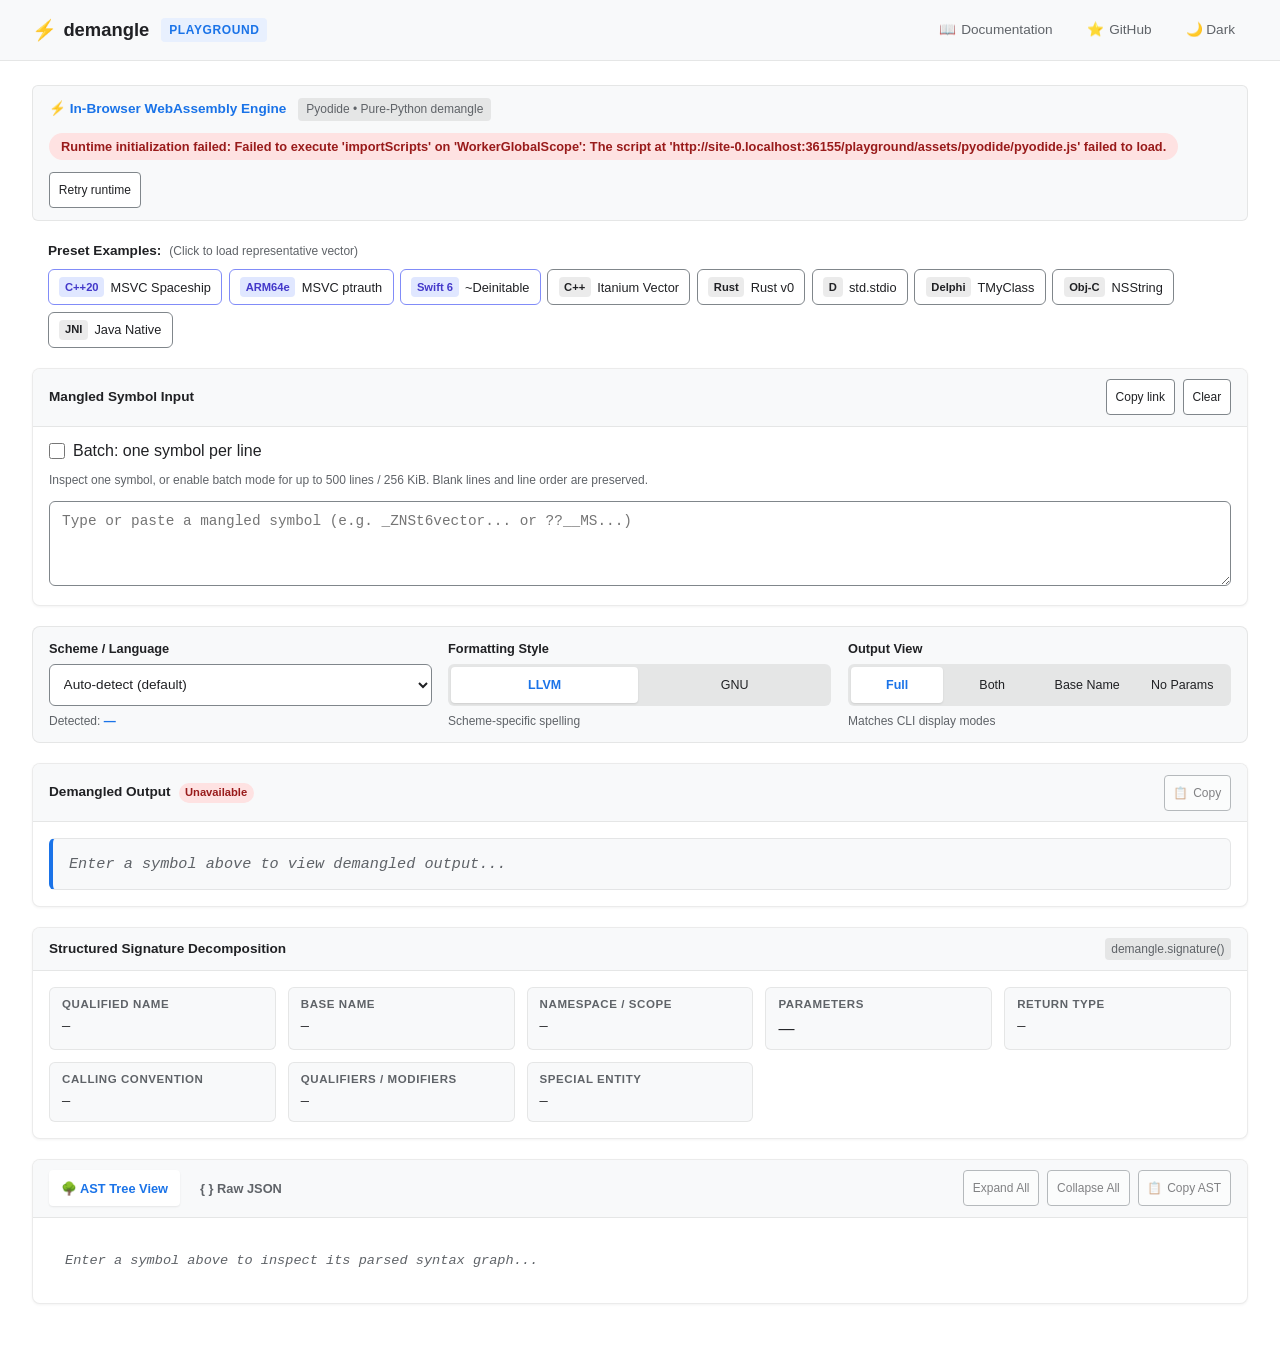
==== playground/index.html @ 7ea7ec23 "Drop comments that restate the code Section labels in the playground, comments repeating a nearby co" ====
<!doctype html>
<html lang="en">
  <head>
    <meta charset="UTF-8" />
    <meta name="viewport" content="width=device-width, initial-scale=1.0" />
    <title>demangle Playground — Interactive In-Browser Demangler</title>
    <meta name="description" content="Read and decompose mangled symbol names locally in your browser via Pyodide WebAssembly. Symbols stay in your browser." />
    <link rel="icon" href="data:image/svg+xml,<svg xmlns=%22http://www.w3.org/2000/svg%22 viewBox=%220 0 100 100%22><text y=%22.9em%22 font-size=%2290%22>⚡</text></svg>" />
    <link rel="stylesheet" href="style.css" />
  </head>
  <body>
    <header class="playground-standalone-nav">
      <div class="playground-nav-inner playground-shell">
        <div class="nav-brand-group">
          <a href="../" class="nav-brand" title="demangle Home">
            <span class="brand-icon">⚡</span>
            <span class="brand-name">demangle</span>
          </a>
          <span class="nav-app-tag">Playground</span>
        </div>

        <div class="nav-links">
          <a href="../" class="nav-link" title="Open Documentation">
            <span>📖</span>
            <span>Documentation</span>
          </a>
          <a href="https://github.com/r0ny123/demangle" target="_blank" rel="noopener noreferrer" class="nav-link" title="GitHub Repository">
            <span>⭐</span>
            <span>GitHub</span>
          </a>
          <button type="button" id="btn-theme-toggle" class="nav-btn" title="Toggle Light / Dark theme" aria-label="Toggle theme">
            🌙 Dark
          </button>
        </div>
      </div>
    </header>

<main id="playground-app" class="playground-root playground-shell">
  <div class="playground-header">
    <div class="playground-header-info">
      <span class="playground-title-badge">⚡ In-Browser WebAssembly Engine</span>
      <span id="playground-engine-version" class="playground-engine-tag">Pyodide • Pure-Python demangle</span>
    </div>
    <div id="playground-status-badge" class="playground-status status-loading" role="status" aria-live="polite">
      <span class="status-spinner" aria-hidden="true"></span>
      <span id="playground-status-text">Loading Pyodide runtime...</span>
    </div>
    <button type="button" id="btn-retry-runtime" class="btn-action-small" hidden>Retry runtime</button>
    <p id="playground-feedback" class="action-feedback" role="status" aria-atomic="true"></p>
  </div>

  <div class="playground-presets-section">
    <div class="presets-label">
      <span>Preset Examples:</span>
      <span class="presets-hint">(Click to load representative vector)</span>
    </div>
    <div class="presets-grid" id="playground-presets-container">
      <button type="button" aria-pressed="false" class="preset-btn preset-bleeding" data-symbol="??__MS@@QEAA?AVstrong_ordering@std@@AEBU0@@Z" data-scheme="msvc" data-style="llvm" data-format="full" title="MSVC C++20 three-way comparison operator<=>">
        <span class="preset-badge">C++20</span> MSVC Spaceship
      </button>
      <button type="button" aria-pressed="false" class="preset-btn preset-bleeding" data-symbol="?foo@@YAXPEAPE__ptrauth20OK@AH@Z" data-scheme="msvc" data-style="llvm" data-format="full" title="MSVC ARM64e pointer authentication qualifiers">
        <span class="preset-badge">ARM64e</span> MSVC ptrauth
      </button>
      <button type="button" aria-pressed="false" class="preset-btn preset-bleeding" data-symbol="$sSRyxG15Synchronization19AtomicRepresentableABRi1_zrlMc" data-scheme="swift" data-style="llvm" data-format="full" title="Swift 6 inverted protocol descriptor ~Deinitable">
        <span class="preset-badge">Swift 6</span> ~Deinitable
      </button>
      <button type="button" aria-pressed="false" class="preset-btn" data-symbol="_ZNSt6vectorIiSaIiEE9push_backERKi" data-scheme="itanium" data-style="llvm" data-format="full" title="Itanium C++ std::vector::push_back">
        <span class="preset-badge">C++</span> Itanium Vector
      </button>
      <button type="button" aria-pressed="false" class="preset-btn" data-symbol="_RNvC6_123foo3bar" data-scheme="rust" data-style="llvm" data-format="full" title="Rust v0 mangling path">
        <span class="preset-badge">Rust</span> Rust v0
      </button>
      <button type="button" aria-pressed="false" class="preset-btn" data-symbol="_D3std5stdio12__ModuleInfoZ" data-scheme="d" data-style="llvm" data-format="full" title="D Language ModuleInfo">
        <span class="preset-badge">D</span> std.stdio
      </button>
      <button type="button" aria-pressed="false" class="preset-btn" data-symbol="@Unit@TMyClass@MyMethod$qqrv" data-scheme="delphi" data-style="llvm" data-format="full" title="Delphi / C++Builder method">
        <span class="preset-badge">Delphi</span> TMyClass
      </button>
      <button type="button" aria-pressed="false" class="preset-btn" data-symbol="+[NSString stringWithFormat:]" data-scheme="objc" data-style="llvm" data-format="full" title="Objective-C class method">
        <span class="preset-badge">Obj-C</span> NSString
      </button>
      <button type="button" aria-pressed="false" class="preset-btn" data-symbol="Java_com_example_Native_compute" data-scheme="jni" data-style="llvm" data-format="full" title="Java Native Interface method">
        <span class="preset-badge">JNI</span> Java Native
      </button>
    </div>
  </div>

  <div class="playground-card playground-input-card">
    <div class="card-header">
      <label for="playground-input-symbol" class="card-title">Mangled Symbol Input</label>
      <div class="card-actions">
        <button type="button" id="btn-share" class="btn-copy" data-label="Copy link" title="Copy a link containing this symbol and selected settings"><span class="copy-label">Copy link</span></button>
        <button type="button" id="btn-clear-input" class="btn-action-small" title="Clear input">Clear</button>
      </div>
    </div>
    <div class="input-wrapper">
      <label class="batch-toggle"><input type="checkbox" id="playground-batch-mode"> Batch: one symbol per line</label>
      <p id="input-help" class="control-subtext">Inspect one symbol, or enable batch mode for up to 500 lines / 256 KiB. Blank lines and line order are preserved.</p>
      <textarea id="playground-input-symbol" class="playground-textarea" rows="3" spellcheck="false" aria-describedby="input-help" aria-keyshortcuts="Control+k Meta+k Control+Enter Meta+Enter Escape" placeholder="Type or paste a mangled symbol (e.g. _ZNSt6vector... or ??__MS...)"></textarea>
    </div>
  </div>

  <div class="playground-controls-grid">
    <div class="control-group">
      <label for="playground-select-scheme" class="control-label">Scheme / Language</label>
      <div class="select-wrapper">
        <select id="playground-select-scheme" class="playground-select">
          <option value="auto" selected>Auto-detect (default)</option>
          <option value="ada">Ada / GNAT (ada)</option>
          <option value="codewarrior">CodeWarrior C++ (codewarrior)</option>
          <option value="d">D (d)</option>
          <option value="delphi">Delphi / C++Builder (delphi)</option>
          <option value="gnuv2">GNU v2 C++ (gnuv2)</option>
          <option value="go">Go (go)</option>
          <option value="itanium">Itanium C++ (itanium)</option>
          <option value="jni">Java Native Interface (jni)</option>
          <option value="msvc">MSVC C++ (msvc)</option>
          <option value="nim">Nim (nim)</option>
          <option value="objc">Objective-C (objc)</option>
          <option value="pascal">Free Pascal (pascal)</option>
          <option value="rust">Rust (rust)</option>
          <option value="swift">Swift (swift)</option>
        </select>
      </div>
      <div class="control-subtext">
        <span>Detected: </span>
        <span id="detected-scheme-tag" class="detected-tag">—</span>
      </div>
    </div>

    <div class="control-group">
      <span class="control-label">Formatting Style</span>
      <div class="segmented-control" id="control-group-style" role="radiogroup" aria-label="Formatting style">
        <label class="segmented-option">
          <input type="radio" name="pg-style" value="llvm" checked>
          <span>LLVM</span>
        </label>
        <label class="segmented-option">
          <input type="radio" name="pg-style" value="gnu">
          <span>GNU</span>
        </label>
      </div>
      <div class="control-subtext">Scheme-specific spelling</div>
    </div>

    <div class="control-group">
      <span class="control-label">Output View</span>
      <div class="segmented-control" id="control-group-format" role="radiogroup" aria-label="Output view">
        <label class="segmented-option">
          <input type="radio" name="pg-format" value="full" checked>
          <span>Full</span>
        </label>
        <label class="segmented-option">
          <input type="radio" name="pg-format" value="both">
          <span>Both</span>
        </label>
        <label class="segmented-option">
          <input type="radio" name="pg-format" value="base-name">
          <span>Base Name</span>
        </label>
        <label class="segmented-option">
          <input type="radio" name="pg-format" value="no-params">
          <span>No Params</span>
        </label>
      </div>
      <div class="control-subtext">Matches CLI display modes</div>
    </div>
  </div>

  <div class="playground-card playground-output-card">
    <div class="card-header">
      <div class="card-title-group">
        <span class="card-title">Demangled Output</span>
        <span id="output-status-indicator" class="output-status-pill pill-idle" role="status" aria-atomic="true">Idle</span>
      </div>
      <div class="card-actions">
        <button type="button" id="btn-download-output" class="btn-action-small" disabled hidden>Download .txt</button>
        <button type="button" id="btn-copy-output" class="btn-copy" data-label="Copy" disabled title="Copy demangled output">
          <span class="copy-icon">📋</span> <span class="copy-label">Copy</span>
        </button>
      </div>
    </div>
    <div class="output-container">
      <div id="output-error-banner" class="playground-error-banner" style="display: none;" role="alert">
        <span class="error-icon">⚠️</span>
        <span id="output-error-message" class="error-message"></span>
      </div>
      <div id="output-display" class="output-code-display" tabindex="0">
        <span class="output-placeholder">Enter a symbol above to view demangled output...</span>
      </div>
      <div id="batch-results" hidden></div>
    </div>
  </div>

  <div class="playground-card playground-sig-card" id="playground-signature-panel">
    <div class="card-header">
      <span class="card-title">Structured Signature Decomposition</span>
      <span class="card-badge">demangle.signature()</span>
    </div>
    <div class="sig-grid">
      <div class="sig-cell">
        <span class="sig-label">Qualified Name</span>
        <code id="sig-qualified" class="sig-val">—</code>
      </div>
      <div class="sig-cell">
        <span class="sig-label">Base Name</span>
        <code id="sig-base" class="sig-val">—</code>
      </div>
      <div class="sig-cell">
        <span class="sig-label">Namespace / Scope</span>
        <code id="sig-namespace" class="sig-val">—</code>
      </div>
      <div class="sig-cell">
        <span class="sig-label">Parameters</span>
        <div id="sig-params" class="sig-val-params">—</div>
      </div>
      <div class="sig-cell">
        <span class="sig-label">Return Type</span>
        <code id="sig-return" class="sig-val">—</code>
      </div>
      <div class="sig-cell">
        <span class="sig-label">Calling Convention</span>
        <code id="sig-calling-conv" class="sig-val">—</code>
      </div>
      <div class="sig-cell">
        <span class="sig-label">Qualifiers / Modifiers</span>
        <code id="sig-qualifiers" class="sig-val">—</code>
      </div>
      <div class="sig-cell">
        <span class="sig-label">Special Entity</span>
        <code id="sig-special" class="sig-val">—</code>
      </div>
    </div>
  </div>

  <div class="playground-card playground-ast-card" id="playground-ast-section">
    <div class="card-header">
      <div class="ast-tab-bar" role="tablist" aria-label="AST view">
        <button type="button" id="tab-btn-tree" class="tab-btn active" role="tab" aria-selected="true" aria-controls="ast-tree-panel">
          🌳 AST Tree View
        </button>
        <button type="button" id="tab-btn-json" class="tab-btn" role="tab" tabindex="-1" aria-selected="false" aria-controls="ast-json-panel">
          { } Raw JSON
        </button>
      </div>
      <div class="ast-actions">
        <button type="button" id="btn-ast-expand" class="btn-action-small" disabled title="Expand all nodes">Expand All</button>
        <button type="button" id="btn-ast-collapse" class="btn-action-small" disabled title="Collapse all nodes">Collapse All</button>
        <button type="button" id="btn-copy-ast" class="btn-copy" data-label="Copy AST" disabled title="Copy complete AST JSON">
          <span class="copy-icon">📋</span> <span class="copy-label">Copy AST</span>
        </button>
      </div>
    </div>

    <div id="ast-tree-panel" class="ast-panel active" role="tabpanel" aria-labelledby="tab-btn-tree" tabindex="0">
      <p id="ast-render-notice" class="ast-render-notice" role="status" hidden></p>
      <div id="ast-tree-container" class="ast-tree-root">
        <div class="ast-placeholder">Enter a symbol above to inspect its parsed syntax graph...</div>
      </div>
    </div>

    <div id="ast-json-panel" class="ast-panel" role="tabpanel" aria-labelledby="tab-btn-json" tabindex="0" hidden>
      <pre class="ast-json-pre"><code id="ast-json-content" class="language-json">{}</code></pre>
    </div>
  </div>
</main>

    <script src="playground.js"></script>
  </body>
</html>
---- playground/style.css ----
/* ==========================================================================
   demangle In-Browser Standalone Playground Stylesheet
   Material Design Light & Slate Dark Palettes
   ========================================================================== */

:root {
  --md-default-fg-color: #202124;
  --md-default-bg-color: #ffffff;
  --md-code-bg-color: #f8f9fa;
  --md-code-fg-color: #202124;
  --md-primary-fg-color: #1a73e8;
  --md-primary-fg-color--light: #e8f0fe;
  --md-default-fg-color--light: #5f6368;
  --md-default-fg-color--lighter: #80868b;
  --md-default-fg-color--lightest: rgba(0, 0, 0, 0.08);
  --md-text-font-family: -apple-system, BlinkMacSystemFont, "Segoe UI", Roboto, "Helvetica Neue", Arial, sans-serif;
  --md-code-font-family: ui-monospace, SFMono-Regular, "SF Mono", Menlo, Consolas, "Liberation Mono", monospace;
  --pg-page-gutter: clamp(1rem, 3vw, 2rem);
  --pg-content-width: 90rem;
  --pg-panel-padding: 1rem;
  --pg-section-gap: 1.25rem;
  --pg-control-height: 2.25rem;
}

[data-theme="dark"] {
  --md-default-fg-color: #e8eaed;
  --md-default-bg-color: #1a1b1e;
  --md-code-bg-color: #24262b;
  --md-code-fg-color: #e8eaed;
  --md-primary-fg-color: #8ab4f8;
  --md-primary-fg-color--light: rgba(138, 180, 248, 0.15);
  --md-default-fg-color--light: #9aa0a6;
  --md-default-fg-color--lighter: #bdc1c6;
  --md-default-fg-color--lightest: rgba(255, 255, 255, 0.12);
}

@media (prefers-color-scheme: dark) {
  :root:not([data-theme="light"]) {
    --md-default-fg-color: #e8eaed;
    --md-default-bg-color: #1a1b1e;
    --md-code-bg-color: #24262b;
    --md-code-fg-color: #e8eaed;
    --md-primary-fg-color: #8ab4f8;
    --md-primary-fg-color--light: rgba(138, 180, 248, 0.15);
    --md-default-fg-color--light: #9aa0a6;
    --md-default-fg-color--lighter: #bdc1c6;
    --md-default-fg-color--lightest: rgba(255, 255, 255, 0.12);
  }
}

*, *::before, *::after {
  box-sizing: border-box;
}

html, body {
  margin: 0;
  padding: 0;
  min-height: 100vh;
  background-color: var(--md-default-bg-color);
  color: var(--md-default-fg-color);
  font-family: var(--md-text-font-family);
  line-height: 1.5;
}

button, input, select, textarea {
  font: inherit;
}

/* Navigation and content share one centered shell at every viewport size. */
.playground-shell {
  width: min(calc(100% - 2 * var(--pg-page-gutter)), var(--pg-content-width));
  margin-inline: auto;
  min-width: 0;
}

.playground-nav-inner {
  display: flex;
  justify-content: space-between;
  align-items: center;
  flex-wrap: wrap;
  gap: 0.75rem;
}

.playground-standalone-nav {
  padding-block: 0.75rem;
  background-color: var(--md-code-bg-color);
  border-bottom: 1px solid var(--md-default-fg-color--lightest);
}

.nav-brand-group {
  display: flex;
  align-items: center;
  gap: 0.75rem;
  flex-wrap: wrap;
  min-width: 0;
}

.nav-brand {
  display: flex;
  align-items: center;
  gap: 0.4rem;
  text-decoration: none;
  color: var(--md-default-fg-color);
  font-weight: 700;
  font-size: 1.15rem;
}

.nav-brand .brand-icon {
  font-size: 1.25rem;
}

.nav-app-tag {
  font-size: 0.75rem;
  font-weight: 600;
  text-transform: uppercase;
  letter-spacing: 0.05em;
  padding: 0.2rem 0.5rem;
  border-radius: 4px;
  background-color: var(--md-primary-fg-color--light);
  color: var(--md-primary-fg-color);
}

.nav-links {
  display: flex;
  align-items: center;
  gap: 0.5rem;
  flex-wrap: wrap;
}

.nav-link, .nav-btn {
  display: inline-flex;
  align-items: center;
  min-height: var(--pg-control-height);
  gap: 0.35rem;
  font-size: 0.85rem;
  font-weight: 500;
  padding: 0.4rem 0.75rem;
  border-radius: 6px;
  text-decoration: none;
  color: var(--md-default-fg-color--light);
  background: transparent;
  border: 1px solid transparent;
  cursor: pointer;
  transition: all 0.15s ease;
}

.nav-link:hover, .nav-btn:hover {
  color: var(--md-default-fg-color);
  background-color: var(--md-default-fg-color--lightest);
}

.nav-link:focus-visible, .nav-btn:focus-visible {
  outline: 2px solid var(--md-primary-fg-color);
  outline-offset: 1px;
}

@media (max-width: 480px) {
  .playground-standalone-nav {
    padding-block: 0.5rem;
  }
  .nav-brand {
    font-size: 1rem;
  }
  .nav-link, .nav-btn {
    padding: 0.3rem 0.5rem;
    font-size: 0.8rem;
  }
}


/* ==========================================================================
   demangle In-Browser Playground Stylesheet
   Material for MkDocs Light & Slate Dark Theme Integration
   ========================================================================== */

.playground-root {
  display: flex;
  flex-direction: column;
  gap: var(--pg-section-gap);
  margin-block: 1.5rem 3rem;
  font-family: var(--md-text-font-family, inherit);
  color: var(--md-default-fg-color);
}

.playground-header {
  display: flex;
  justify-content: space-between;
  align-items: center;
  flex-wrap: wrap;
  gap: 0.75rem;
  padding: 0.75rem var(--pg-panel-padding);
  background-color: var(--md-code-bg-color);
  border: 1px solid var(--md-default-fg-color--lightest, rgba(0, 0, 0, 0.08));
  border-radius: 6px;
}

.playground-header-info {
  display: flex;
  align-items: center;
  gap: 0.75rem;
  flex-wrap: wrap;
}

.playground-title-badge {
  font-weight: 700;
  font-size: 0.85rem;
  color: var(--md-primary-fg-color);
}

.playground-engine-tag {
  font-size: 0.75rem;
  padding: 0.15rem 0.5rem;
  border-radius: 4px;
  background-color: var(--md-default-fg-color--lightest, rgba(0, 0, 0, 0.05));
  color: var(--md-default-fg-color--light);
}

.playground-status {
  display: inline-flex;
  align-items: center;
  gap: 0.5rem;
  font-size: 0.8rem;
  font-weight: 600;
  padding: 0.25rem 0.75rem;
  border-radius: 20px;
  transition: all 0.2s ease;
}

.status-loading {
  background-color: #fef3c7;
  color: #92400e;
}

[data-md-color-scheme="slate"] .status-loading {
  background-color: #78350f;
  color: #fef3c7;
}

.status-ready {
  background-color: #d1fae5;
  color: #065f46;
}

[data-md-color-scheme="slate"] .status-ready {
  background-color: #064e3b;
  color: #a7f3d0;
}

.status-busy {
  background-color: #dbeafe;
  color: #1e40af;
}

[data-md-color-scheme="slate"] .status-busy {
  background-color: #1e3a8a;
  color: #bfdbfe;
}

.status-error {
  background-color: #fee2e2;
  color: #991b1b;
}

[data-md-color-scheme="slate"] .status-error {
  background-color: #7f1d1d;
  color: #fecaca;
}

.status-spinner {
  width: 0.75rem;
  height: 0.75rem;
  border: 2px solid currentColor;
  border-right-color: transparent;
  border-radius: 50%;
  animation: pg-spin 0.8s linear infinite;
}

@keyframes pg-spin {
  to { transform: rotate(360deg); }
}

.playground-presets-section {
  display: flex;
  flex-direction: column;
  gap: 0.5rem;
  padding-inline: var(--pg-panel-padding);
}

.presets-label {
  display: flex;
  align-items: center;
  gap: 0.5rem;
  font-size: 0.85rem;
  font-weight: 600;
}

.presets-hint {
  font-size: 0.75rem;
  font-weight: 400;
  color: var(--md-default-fg-color--light);
}

.presets-grid {
  display: flex;
  flex-wrap: wrap;
  gap: 0.4rem;
}

.preset-btn {
  min-height: var(--pg-control-height);
  display: inline-flex;
  align-items: center;
  gap: 0.4rem;
  padding: 0.35rem 0.65rem;
  font-size: 0.8rem;
  border: 1px solid var(--md-default-fg-color--lighter, #cbd5e1);
  background-color: var(--md-default-bg-color);
  color: var(--md-default-fg-color);
  border-radius: 6px;
  cursor: pointer;
  transition: all 0.15s ease;
}

.preset-btn:hover {
  border-color: var(--md-primary-fg-color);
  background-color: var(--md-code-bg-color);
}

.preset-btn.active {
  background-color: var(--md-primary-fg-color);
  border-color: var(--md-primary-fg-color);
  color: #ffffff;
}

.preset-badge {
  font-size: 0.7rem;
  font-weight: 700;
  padding: 0.1rem 0.35rem;
  border-radius: 4px;
  background-color: var(--md-default-fg-color--lightest, rgba(0, 0, 0, 0.08));
}

.preset-bleeding {
  border-color: #818cf8;
}

.preset-bleeding .preset-badge {
  background-color: #e0e7ff;
  color: #4338ca;
}

[data-md-color-scheme="slate"] .preset-bleeding .preset-badge {
  background-color: #312e81;
  color: #c7d2fe;
}

.playground-card {
  display: flex;
  flex-direction: column;
  background-color: var(--md-default-bg-color);
  border: 1px solid var(--md-default-fg-color--lightest, rgba(0, 0, 0, 0.12));
  border-radius: 8px;
  overflow: hidden;
  box-shadow: var(--md-shadow-z1, 0 1px 3px rgba(0, 0, 0, 0.05));
}

.card-header {
  display: flex;
  justify-content: space-between;
  align-items: center;
  padding: 0.65rem var(--pg-panel-padding);
  background-color: var(--md-code-bg-color);
  border-bottom: 1px solid var(--md-default-fg-color--lightest, rgba(0, 0, 0, 0.08));
}

.card-title {
  font-size: 0.85rem;
  font-weight: 700;
  margin: 0;
}

.card-title-group {
  display: flex;
  align-items: center;
  gap: 0.5rem;
}

.card-badge {
  font-size: 0.75rem;
  padding: 0.1rem 0.4rem;
  border-radius: 4px;
  background-color: var(--md-default-fg-color--lightest);
  color: var(--md-default-fg-color--light);
}

.input-wrapper {
  padding: 0.75rem var(--pg-panel-padding);
}

.playground-textarea {
  width: 100%;
  font-family: var(--md-code-font-family, monospace);
  font-size: 0.9rem;
  padding: 0.6rem 0.75rem;
  background-color: var(--md-default-bg-color);
  color: var(--md-default-fg-color);
  border: 1px solid var(--md-default-fg-color--lighter, #94a3b8);
  border-radius: 6px;
  box-sizing: border-box;
  resize: vertical;
}

.playground-textarea:focus {
  outline: none;
  border-color: var(--md-primary-fg-color);
  box-shadow: 0 0 0 2px rgba(63, 81, 181, 0.2);
}

.playground-controls-grid {
  display: grid;
  grid-template-columns: minmax(0, 1fr);
  gap: 1rem;
  padding: 0.75rem var(--pg-panel-padding);
  background-color: var(--md-code-bg-color);
  border: 1px solid var(--md-default-fg-color--lightest, rgba(0, 0, 0, 0.08));
  border-radius: 8px;
}

.control-group {
  display: flex;
  flex-direction: column;
  gap: 0.35rem;
  container-type: inline-size;
}

@media (min-width: 60rem) {
  .playground-controls-grid {
    grid-template-columns: repeat(3, minmax(0, 1fr));
  }
}

.control-label {
  font-size: 0.8rem;
  font-weight: 700;
}

.playground-select {
  min-height: calc(var(--pg-control-height) + 0.4rem);
  padding: 0.4rem 0.6rem;
  font-size: 0.85rem;
  background-color: var(--md-default-bg-color);
  color: var(--md-default-fg-color);
  border: 1px solid var(--md-default-fg-color--lighter, #94a3b8);
  border-radius: 6px;
}

.control-subtext {
  font-size: 0.75rem;
  color: var(--md-default-fg-color--light);
}

.detected-tag {
  font-weight: 700;
  color: var(--md-primary-fg-color);
}

.segmented-control {
  display: grid;
  grid-template-columns: repeat(2, minmax(0, 1fr));
  width: 100%;
  background-color: var(--md-default-fg-color--lightest, rgba(0, 0, 0, 0.06));
  padding: 0.2rem;
  border-radius: 6px;
  gap: 0.2rem;
}

.segmented-option {
  position: relative;
  cursor: pointer;
  min-width: 0;
  text-align: center;
}

.segmented-option input {
  position: absolute;
  opacity: 0;
  pointer-events: none;
}

.segmented-option span {
  display: flex;
  align-items: center;
  justify-content: center;
  min-height: var(--pg-control-height);
  font-size: 0.78rem;
  padding: 0.25rem 0.5rem;
  border-radius: 4px;
  transition: all 0.15s ease;
  user-select: none;
}

.segmented-option input:checked + span {
  background-color: var(--md-default-bg-color);
  font-weight: 700;
  box-shadow: 0 1px 2px rgba(0, 0, 0, 0.1);
  color: var(--md-primary-fg-color);
}

#control-group-format {
  grid-template-columns: repeat(2, minmax(0, 1fr));
}

@container (min-width: 20rem) {
  #control-group-format {
    grid-template-columns: repeat(4, minmax(0, 1fr));
  }
}

.output-container {
  padding: var(--pg-panel-padding);
}

.output-code-display {
  font-family: var(--md-code-font-family, monospace);
  font-size: 0.95rem;
  line-height: 1.5;
  padding: 0.85rem 1rem;
  background-color: var(--md-code-bg-color);
  border: 1px solid var(--md-default-fg-color--lightest, rgba(0, 0, 0, 0.08));
  border-left: 4px solid var(--md-primary-fg-color);
  border-radius: 6px;
  overflow-x: auto;
  word-break: break-all;
  white-space: pre-wrap;
  user-select: text;
}

.output-placeholder {
  color: var(--md-default-fg-color--light);
  font-style: italic;
}

.output-status-pill {
  font-size: 0.7rem;
  font-weight: 700;
  padding: 0.1rem 0.4rem;
  border-radius: 12px;
}

.pill-idle {
  background-color: #e2e8f0;
  color: #475569;
}

[data-md-color-scheme="slate"] .pill-idle {
  background-color: #334155;
  color: #94a3b8;
}

.pill-valid {
  background-color: #d1fae5;
  color: #065f46;
}

[data-md-color-scheme="slate"] .pill-valid {
  background-color: #064e3b;
  color: #a7f3d0;
}

.pill-invalid {
  background-color: #fee2e2;
  color: #991b1b;
}

[data-md-color-scheme="slate"] .pill-invalid {
  background-color: #7f1d1d;
  color: #fecaca;
}

.playground-error-banner {
  display: flex;
  align-items: center;
  gap: 0.5rem;
  padding: 0.5rem 0.75rem;
  margin-bottom: 0.75rem;
  background-color: #fef2f2;
  border: 1px solid #fecaca;
  color: #b91c1c;
  border-radius: 6px;
  font-size: 0.82rem;
}

[data-md-color-scheme="slate"] .playground-error-banner {
  background-color: #450a0a;
  border-color: #7f1d1d;
  color: #fca5a5;
}

.btn-action-small, .btn-copy {
  min-height: var(--pg-control-height);
  display: inline-flex;
  align-items: center;
  gap: 0.3rem;
  font-size: 0.75rem;
  padding: 0.25rem 0.55rem;
  border-radius: 4px;
  border: 1px solid var(--md-default-fg-color--lighter, #cbd5e1);
  background-color: var(--md-default-bg-color);
  color: var(--md-default-fg-color);
  cursor: pointer;
  transition: all 0.15s ease;
}

.btn-action-small:hover, .btn-copy:hover {
  background-color: var(--md-code-bg-color);
  border-color: var(--md-primary-fg-color);
}

.sig-grid {
  display: grid;
  grid-template-columns: repeat(auto-fit, minmax(min(100%, 14rem), 1fr));
  gap: 0.75rem;
  padding: var(--pg-panel-padding);
}

.sig-cell {
  display: flex;
  flex-direction: column;
  gap: 0.25rem;
  padding: 0.5rem 0.75rem;
  background-color: var(--md-code-bg-color);
  border-radius: 6px;
  border: 1px solid var(--md-default-fg-color--lightest, rgba(0, 0, 0, 0.05));
}

.sig-label {
  font-size: 0.72rem;
  font-weight: 700;
  text-transform: uppercase;
  letter-spacing: 0.05em;
  color: var(--md-default-fg-color--light);
}

.sig-val {
  font-family: var(--md-code-font-family, monospace);
  font-size: 0.85rem;
  word-break: break-all;
}

.sig-val-params {
  display: flex;
  flex-wrap: wrap;
  gap: 0.3rem;
}

.param-chip {
  font-family: var(--md-code-font-family, monospace);
  font-size: 0.78rem;
  padding: 0.1rem 0.4rem;
  background-color: var(--md-default-bg-color);
  border: 1px solid var(--md-default-fg-color--lightest);
  border-radius: 4px;
}

.param-empty {
  font-style: italic;
  color: var(--md-default-fg-color--light);
}

.ast-tab-bar {
  display: flex;
  gap: 0.35rem;
}

.tab-btn {
  min-height: var(--pg-control-height);
  font-size: 0.8rem;
  font-weight: 600;
  padding: 0.35rem 0.75rem;
  background-color: transparent;
  border: none;
  border-radius: 4px;
  color: var(--md-default-fg-color--light);
  cursor: pointer;
  transition: all 0.15s ease;
}

.tab-btn:hover {
  color: var(--md-default-fg-color);
}

.tab-btn.active {
  background-color: var(--md-default-bg-color);
  color: var(--md-primary-fg-color);
  box-shadow: 0 1px 2px rgba(0, 0, 0, 0.08);
}

.ast-actions {
  display: flex;
  align-items: center;
  gap: 0.4rem;
}

.ast-panel {
  padding: var(--pg-panel-padding);
  max-height: 520px;
  overflow-y: auto;
}

.ast-json-pre {
  margin: 0;
  padding: var(--pg-panel-padding);
  background-color: var(--md-code-bg-color);
  border-radius: 6px;
  font-family: var(--md-code-font-family, monospace);
  font-size: 0.82rem;
  line-height: 1.45;
  overflow-x: auto;
}

.ast-tree-root {
  font-family: var(--md-code-font-family, monospace);
  font-size: 0.85rem;
  line-height: 1.6;
}

.ast-branch {
  margin: 0.15rem 0;
}

.ast-summary {
  display: flex;
  align-items: center;
  gap: 0.4rem;
  cursor: pointer;
  padding: 0.2rem 0.4rem;
  border-radius: 4px;
  transition: background-color 0.1s ease;
  user-select: none;
}

.ast-summary:hover {
  background-color: var(--md-default-fg-color--lightest, rgba(0, 0, 0, 0.04));
}

.ast-role {
  color: var(--md-default-fg-color--light);
  font-size: 0.78rem;
  font-weight: 600;
}

.ast-list {
  list-style: none;
  padding-left: 1.25rem;
  margin: 0.2rem 0;
  border-left: 1px dashed var(--md-default-fg-color--lighter, #cbd5e1);
}

.ast-list-item {
  margin: 0.2rem 0;
}

.ast-leaf {
  display: flex;
  align-items: center;
  gap: 0.4rem;
  padding: 0.15rem 0.4rem;
  font-size: 0.82rem;
}

.ast-ref-badge {
  display: inline-flex;
  align-items: center;
  min-height: 1.5rem;
  gap: 0.25rem;
  font-size: 0.75rem;
  padding: 0.1rem 0.4rem;
  border-radius: 4px;
  background-color: #ede9fe;
  color: #6d28d9;
  cursor: pointer;
  border: 1px solid #c4b5fd;
  transition: all 0.15s ease;
}

.ast-ref-badge:hover {
  background-color: #ddd6fe;
  border-color: #8b5cf6;
}

[data-md-color-scheme="slate"] .ast-ref-badge {
  background-color: #2e1065;
  color: #c4b5fd;
  border-color: #5b21b6;
}

.ast-node-highlight {
  animation: pg-highlight 1.5s ease;
}

@keyframes pg-highlight {
  0% { background-color: rgba(99, 102, 241, 0.4); }
  100% { background-color: transparent; }
}

.ast-placeholder, .ast-placeholder-error {
  color: var(--md-default-fg-color--light);
  font-style: italic;
  padding: var(--pg-panel-padding);
}

.playground-root, .playground-root > *, .control-group, .select-wrapper,
.sig-cell, .card-title-group {
  min-width: 0;
}

.playground-select {
  width: 100%;
  max-width: 100%;
  min-width: 0;
}

.segmented-option span {
  overflow-wrap: anywhere;
}

.segmented-option input:focus-visible + span,
.playground-root button:focus-visible, .playground-root summary:focus-visible,
.playground-select:focus-visible {
  outline: 2px solid var(--md-primary-fg-color);
  outline-offset: 2px;
}

.card-header, .card-title-group, .ast-actions, .ast-tab-bar, .presets-label {
  flex-wrap: wrap;
  gap: 0.5rem;
}

.playground-header-info, .control-subtext, .card-title, .card-badge,
.param-chip, .playground-error-banner, .ast-leaf, .ast-summary {
  overflow-wrap: anywhere;
}

.ast-summary {
  display: list-item;
  list-style-position: inside;
}

.ast-leaf {
  display: block;
}

.ast-list {
  padding-left: 0.75rem;
}

.ast-load-more {
  margin: 0.3rem;
}

.playground-root button:disabled {
  cursor: default;
  opacity: 0.55;
}

.playground-root [hidden] {
  display: none !important;
}

.action-feedback {
  flex-basis: 100%;
  margin: 0;
  overflow-wrap: anywhere;
  color: var(--md-default-fg-color--light);
}

.action-feedback:empty {
  display: none;
}

.batch-toggle {
  display: flex;
  align-items: flex-start;
  gap: 0.5rem;
  margin-bottom: 0.5rem;
}

.batch-toggle input {
  flex: 0 0 1rem;
  width: 1rem;
  height: 1rem;
  margin: 0.25em 0 0;
  accent-color: var(--md-primary-fg-color);
}

#input-help {
  margin: 0 0 0.75rem;
}

.batch-toggle input:focus-visible, .output-code-display:focus-visible,
.ast-panel:focus-visible {
  outline: 2px solid var(--md-primary-fg-color);
  outline-offset: 2px;
}

.batch-table {
  width: 100%;
  table-layout: fixed;
  border-collapse: collapse;
  font-size: 0.8rem;
}

.batch-table caption {
  text-align: left;
  margin-bottom: 0.75rem;
  color: var(--md-default-fg-color--light);
}

.batch-table th, .batch-table td {
  padding: 0.5rem 0.25rem;
  border-bottom: 1px solid var(--md-default-fg-color--lightest);
  text-align: left;
  vertical-align: top;
  overflow-wrap: anywhere;
  white-space: pre-wrap;
}

.batch-table th:first-child {
  width: 2.5em;
}

.batch-table td:nth-child(2), .batch-table td:nth-child(3) {
  font-family: var(--md-code-font-family, monospace);
}

.ast-render-notice {
  margin: 0 0 0.5rem;
  font-size: 0.8rem;
}

@media (prefers-reduced-motion: reduce) {
  .playground-root *, .playground-root *::before, .playground-root *::after {
    animation: none;
    transition: none;
    scroll-behavior: auto;
  }
}

.card-actions {
  display: flex;
  flex-wrap: wrap;
  gap: 0.5rem;
}

/* Material styles every details element as an admonition; these are plain AST branches. */
.md-typeset .playground-root .ast-branch {
  padding: 0;
  border: 0;
  box-shadow: none;
  background: transparent;
  font-size: inherit;
}

.md-typeset .playground-root .ast-summary {
  margin: 0;
  padding: 0.2rem 0.4rem;
  background: var(--md-code-bg-color);
  border-radius: 4px;
  font-weight: 600;
}

.md-typeset .playground-root .ast-summary::before,
.md-typeset .playground-root .ast-summary::after {
  display: none;
}

.playground-status {
  max-width: 100%;
  min-width: 0;
  overflow-wrap: anywhere;
}

.status-spinner {
  flex-shrink: 0;
}

.playground-root button {
  max-width: 100%;
  min-width: 0;
  white-space: normal;
  overflow-wrap: anywhere;
}

.copy-label {
  min-width: 0;
}

/* Keep the documentation header usable with enlarged text on this page. */
body:has(.playground-root) .md-header__inner {
  min-width: 0;
}
body:has(.playground-root) .md-header__button {
  flex-shrink: 0;
  margin: 4px;
  padding: 8px;
}
body:has(.playground-root) .md-header__button svg {
  width: 24px;
  height: 24px;
}
body:has(.playground-root) .md-header__source {
  min-width: 0;
  max-width: 22vw;
}
body:has(.playground-root) .md-source__repository {
  overflow: hidden;
  text-overflow: ellipsis;
}
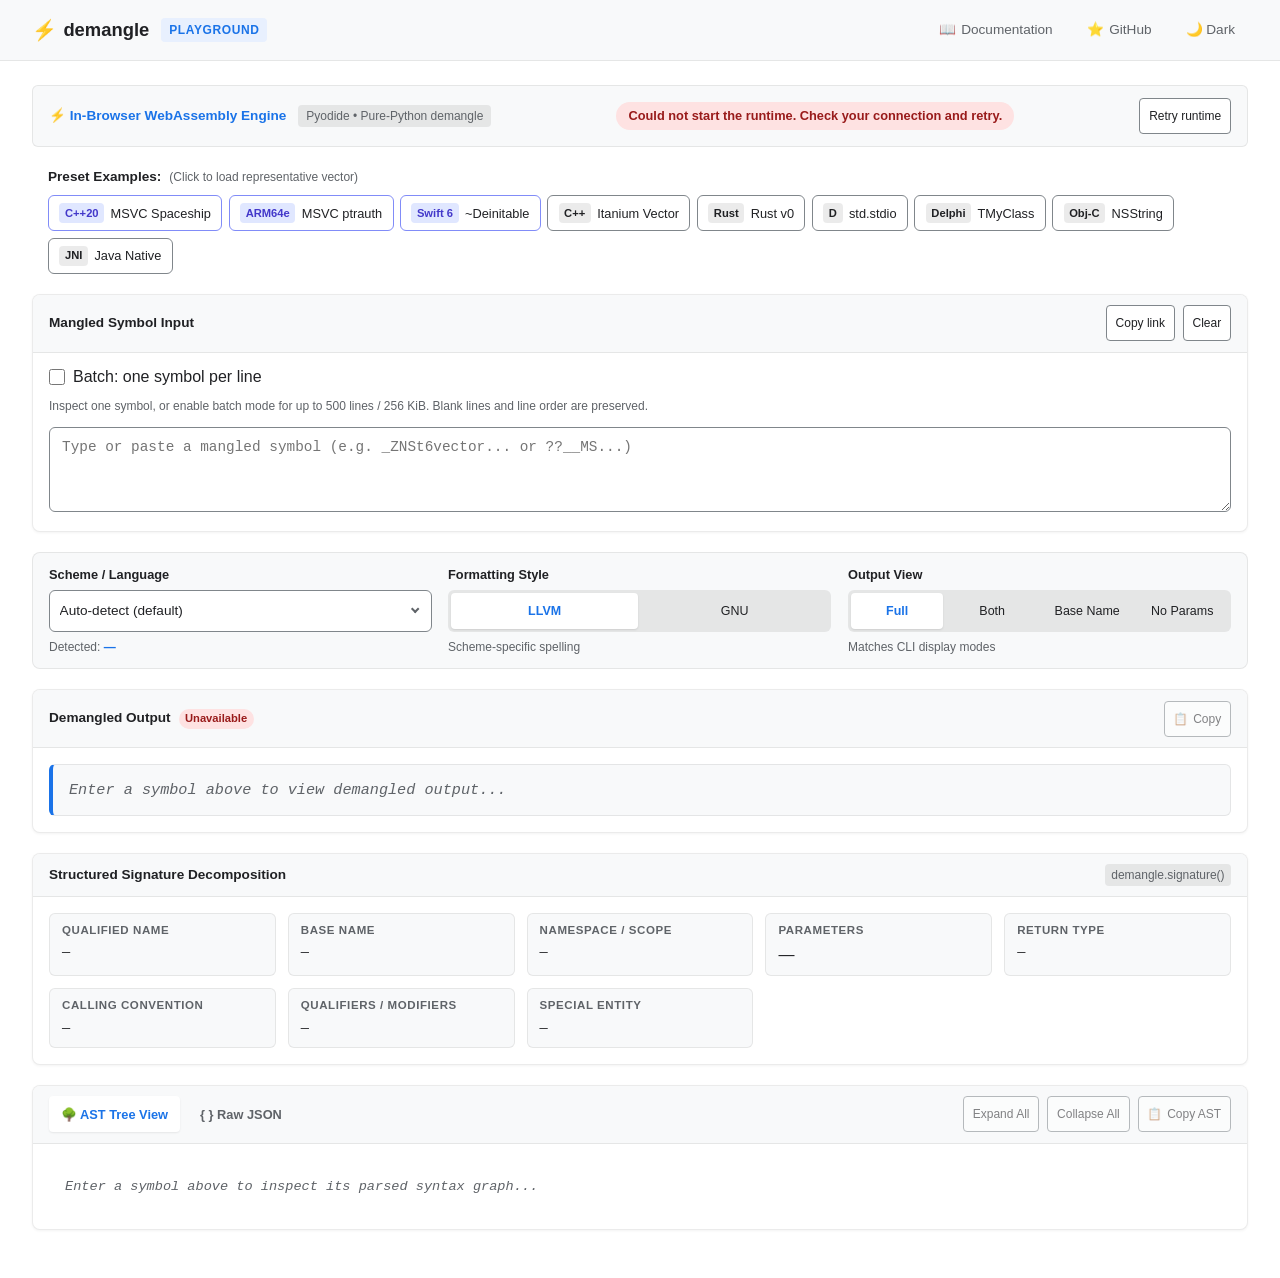
==== commit 6ad27837: "Let the playground's dark theme reach the whole page The dark palette was written out twice, once fo" ====
--- a/playground/index.html
+++ b/playground/index.html
@@ -3,10 +3,12 @@
   <head>
     <meta charset="UTF-8" />
     <meta name="viewport" content="width=device-width, initial-scale=1.0" />
+    <meta name="color-scheme" content="light dark" />
     <title>demangle Playground — Interactive In-Browser Demangler</title>
     <meta name="description" content="Read and decompose mangled symbol names locally in your browser via Pyodide WebAssembly. Symbols stay in your browser." />
     <link rel="icon" href="data:image/svg+xml,<svg xmlns=%22http://www.w3.org/2000/svg%22 viewBox=%220 0 100 100%22><text y=%22.9em%22 font-size=%2290%22>⚡</text></svg>" />
     <link rel="stylesheet" href="style.css" />
+    <script src="theme.js"></script>
   </head>
   <body>
     <header class="playground-standalone-nav">
--- a/playground/style.css
+++ b/playground/style.css
@@ -1,18 +1,14 @@
-/* ==========================================================================
-   demangle In-Browser Standalone Playground Stylesheet
-   Material Design Light & Slate Dark Palettes
-   ========================================================================== */
-
 :root {
-  --md-default-fg-color: #202124;
-  --md-default-bg-color: #ffffff;
-  --md-code-bg-color: #f8f9fa;
-  --md-code-fg-color: #202124;
-  --md-primary-fg-color: #1a73e8;
-  --md-primary-fg-color--light: #e8f0fe;
-  --md-default-fg-color--light: #5f6368;
-  --md-default-fg-color--lighter: #80868b;
-  --md-default-fg-color--lightest: rgba(0, 0, 0, 0.08);
+  color-scheme: light dark;
+  --md-default-fg-color: light-dark(#202124, #e8eaed);
+  --md-default-bg-color: light-dark(#ffffff, #1a1b1e);
+  --md-code-bg-color: light-dark(#f8f9fa, #24262b);
+  --md-code-fg-color: light-dark(#202124, #e8eaed);
+  --md-primary-fg-color: light-dark(#1a73e8, #8ab4f8);
+  --md-primary-fg-color--light: light-dark(#e8f0fe, rgba(138, 180, 248, 0.15));
+  --md-default-fg-color--light: light-dark(#5f6368, #9aa0a6);
+  --md-default-fg-color--lighter: light-dark(#80868b, #bdc1c6);
+  --md-default-fg-color--lightest: light-dark(rgba(0, 0, 0, 0.08), rgba(255, 255, 255, 0.12));
   --md-text-font-family: -apple-system, BlinkMacSystemFont, "Segoe UI", Roboto, "Helvetica Neue", Arial, sans-serif;
   --md-code-font-family: ui-monospace, SFMono-Regular, "SF Mono", Menlo, Consolas, "Liberation Mono", monospace;
   --pg-page-gutter: clamp(1rem, 3vw, 2rem);
@@ -20,32 +16,16 @@
   --pg-panel-padding: 1rem;
   --pg-section-gap: 1.25rem;
   --pg-control-height: 2.25rem;
-}
-
-[data-theme="dark"] {
-  --md-default-fg-color: #e8eaed;
-  --md-default-bg-color: #1a1b1e;
-  --md-code-bg-color: #24262b;
-  --md-code-fg-color: #e8eaed;
-  --md-primary-fg-color: #8ab4f8;
-  --md-primary-fg-color--light: rgba(138, 180, 248, 0.15);
-  --md-default-fg-color--light: #9aa0a6;
-  --md-default-fg-color--lighter: #bdc1c6;
-  --md-default-fg-color--lightest: rgba(255, 255, 255, 0.12);
-}
-
-@media (prefers-color-scheme: dark) {
-  :root:not([data-theme="light"]) {
-    --md-default-fg-color: #e8eaed;
-    --md-default-bg-color: #1a1b1e;
-    --md-code-bg-color: #24262b;
-    --md-code-fg-color: #e8eaed;
-    --md-primary-fg-color: #8ab4f8;
-    --md-primary-fg-color--light: rgba(138, 180, 248, 0.15);
-    --md-default-fg-color--light: #9aa0a6;
-    --md-default-fg-color--lighter: #bdc1c6;
-    --md-default-fg-color--lightest: rgba(255, 255, 255, 0.12);
-  }
+  accent-color: var(--md-primary-fg-color);
+}
+
+/* theme.js pins a scheme through the meta tag; CSS would otherwise override the tag. */
+:root:has(meta[name="color-scheme"][content="light"]) {
+  color-scheme: light;
+}
+
+:root:has(meta[name="color-scheme"][content="dark"]) {
+  color-scheme: dark;
 }
 
 *, *::before, *::after {
@@ -178,7 +158,7 @@
   flex-direction: column;
   gap: var(--pg-section-gap);
   margin-block: 1.5rem 3rem;
-  font-family: var(--md-text-font-family, inherit);
+  font-family: var(--md-text-font-family);
   color: var(--md-default-fg-color);
 }
 
@@ -190,7 +170,7 @@
   gap: 0.75rem;
   padding: 0.75rem var(--pg-panel-padding);
   background-color: var(--md-code-bg-color);
-  border: 1px solid var(--md-default-fg-color--lightest, rgba(0, 0, 0, 0.08));
+  border: 1px solid var(--md-default-fg-color--lightest);
   border-radius: 6px;
 }
 
@@ -211,7 +191,7 @@
   font-size: 0.75rem;
   padding: 0.15rem 0.5rem;
   border-radius: 4px;
-  background-color: var(--md-default-fg-color--lightest, rgba(0, 0, 0, 0.05));
+  background-color: var(--md-default-fg-color--lightest);
   color: var(--md-default-fg-color--light);
 }
 
@@ -227,43 +207,23 @@
 }
 
 .status-loading {
-  background-color: #fef3c7;
-  color: #92400e;
-}
-
-[data-md-color-scheme="slate"] .status-loading {
-  background-color: #78350f;
-  color: #fef3c7;
+  background-color: light-dark(#fef3c7, #78350f);
+  color: light-dark(#92400e, #fef3c7);
 }
 
 .status-ready {
-  background-color: #d1fae5;
-  color: #065f46;
-}
-
-[data-md-color-scheme="slate"] .status-ready {
-  background-color: #064e3b;
-  color: #a7f3d0;
+  background-color: light-dark(#d1fae5, #064e3b);
+  color: light-dark(#065f46, #a7f3d0);
 }
 
 .status-busy {
-  background-color: #dbeafe;
-  color: #1e40af;
-}
-
-[data-md-color-scheme="slate"] .status-busy {
-  background-color: #1e3a8a;
-  color: #bfdbfe;
+  background-color: light-dark(#dbeafe, #1e3a8a);
+  color: light-dark(#1e40af, #bfdbfe);
 }
 
 .status-error {
-  background-color: #fee2e2;
-  color: #991b1b;
-}
-
-[data-md-color-scheme="slate"] .status-error {
-  background-color: #7f1d1d;
-  color: #fecaca;
+  background-color: light-dark(#fee2e2, #7f1d1d);
+  color: light-dark(#991b1b, #fecaca);
 }
 
 .status-spinner {
@@ -313,7 +273,7 @@
   gap: 0.4rem;
   padding: 0.35rem 0.65rem;
   font-size: 0.8rem;
-  border: 1px solid var(--md-default-fg-color--lighter, #cbd5e1);
+  border: 1px solid var(--md-default-fg-color--lighter);
   background-color: var(--md-default-bg-color);
   color: var(--md-default-fg-color);
   border-radius: 6px;
@@ -329,7 +289,7 @@
 .preset-btn.active {
   background-color: var(--md-primary-fg-color);
   border-color: var(--md-primary-fg-color);
-  color: #ffffff;
+  color: var(--md-default-bg-color);
 }
 
 .preset-badge {
@@ -337,7 +297,7 @@
   font-weight: 700;
   padding: 0.1rem 0.35rem;
   border-radius: 4px;
-  background-color: var(--md-default-fg-color--lightest, rgba(0, 0, 0, 0.08));
+  background-color: var(--md-default-fg-color--lightest);
 }
 
 .preset-bleeding {
@@ -345,23 +305,18 @@
 }
 
 .preset-bleeding .preset-badge {
-  background-color: #e0e7ff;
-  color: #4338ca;
-}
-
-[data-md-color-scheme="slate"] .preset-bleeding .preset-badge {
-  background-color: #312e81;
-  color: #c7d2fe;
+  background-color: light-dark(#e0e7ff, #312e81);
+  color: light-dark(#4338ca, #c7d2fe);
 }
 
 .playground-card {
   display: flex;
   flex-direction: column;
   background-color: var(--md-default-bg-color);
-  border: 1px solid var(--md-default-fg-color--lightest, rgba(0, 0, 0, 0.12));
+  border: 1px solid var(--md-default-fg-color--lightest);
   border-radius: 8px;
   overflow: hidden;
-  box-shadow: var(--md-shadow-z1, 0 1px 3px rgba(0, 0, 0, 0.05));
+  box-shadow: 0 1px 3px rgba(0, 0, 0, 0.05);
 }
 
 .card-header {
@@ -370,7 +325,7 @@
   align-items: center;
   padding: 0.65rem var(--pg-panel-padding);
   background-color: var(--md-code-bg-color);
-  border-bottom: 1px solid var(--md-default-fg-color--lightest, rgba(0, 0, 0, 0.08));
+  border-bottom: 1px solid var(--md-default-fg-color--lightest);
 }
 
 .card-title {
@@ -399,12 +354,12 @@
 
 .playground-textarea {
   width: 100%;
-  font-family: var(--md-code-font-family, monospace);
+  font-family: var(--md-code-font-family);
   font-size: 0.9rem;
   padding: 0.6rem 0.75rem;
   background-color: var(--md-default-bg-color);
   color: var(--md-default-fg-color);
-  border: 1px solid var(--md-default-fg-color--lighter, #94a3b8);
+  border: 1px solid var(--md-default-fg-color--lighter);
   border-radius: 6px;
   box-sizing: border-box;
   resize: vertical;
@@ -422,7 +377,7 @@
   gap: 1rem;
   padding: 0.75rem var(--pg-panel-padding);
   background-color: var(--md-code-bg-color);
-  border: 1px solid var(--md-default-fg-color--lightest, rgba(0, 0, 0, 0.08));
+  border: 1px solid var(--md-default-fg-color--lightest);
   border-radius: 8px;
 }
 
@@ -444,14 +399,33 @@
   font-weight: 700;
 }
 
+/* The native arrow sits against the border on macOS whatever the padding, so draw one. */
 .playground-select {
+  appearance: none;
   min-height: calc(var(--pg-control-height) + 0.4rem);
-  padding: 0.4rem 0.6rem;
+  padding: 0.4rem 2.25rem 0.4rem 0.6rem;
   font-size: 0.85rem;
   background-color: var(--md-default-bg-color);
   color: var(--md-default-fg-color);
-  border: 1px solid var(--md-default-fg-color--lighter, #94a3b8);
+  border: 1px solid var(--md-default-fg-color--lighter);
   border-radius: 6px;
+}
+
+.select-wrapper {
+  position: relative;
+}
+
+.select-wrapper::after {
+  content: "";
+  position: absolute;
+  inset-inline-end: 0.9rem;
+  top: calc(50% - 0.3rem);
+  width: 0.4rem;
+  height: 0.4rem;
+  border-right: 2px solid var(--md-default-fg-color--light);
+  border-bottom: 2px solid var(--md-default-fg-color--light);
+  rotate: 45deg;
+  pointer-events: none;
 }
 
 .control-subtext {
@@ -468,7 +442,7 @@
   display: grid;
   grid-template-columns: repeat(2, minmax(0, 1fr));
   width: 100%;
-  background-color: var(--md-default-fg-color--lightest, rgba(0, 0, 0, 0.06));
+  background-color: var(--md-default-fg-color--lightest);
   padding: 0.2rem;
   border-radius: 6px;
   gap: 0.2rem;
@@ -521,12 +495,12 @@
 }
 
 .output-code-display {
-  font-family: var(--md-code-font-family, monospace);
+  font-family: var(--md-code-font-family);
   font-size: 0.95rem;
   line-height: 1.5;
   padding: 0.85rem 1rem;
   background-color: var(--md-code-bg-color);
-  border: 1px solid var(--md-default-fg-color--lightest, rgba(0, 0, 0, 0.08));
+  border: 1px solid var(--md-default-fg-color--lightest);
   border-left: 4px solid var(--md-primary-fg-color);
   border-radius: 6px;
   overflow-x: auto;
@@ -548,33 +522,18 @@
 }
 
 .pill-idle {
-  background-color: #e2e8f0;
-  color: #475569;
-}
-
-[data-md-color-scheme="slate"] .pill-idle {
-  background-color: #334155;
-  color: #94a3b8;
+  background-color: light-dark(#e2e8f0, #334155);
+  color: light-dark(#475569, #94a3b8);
 }
 
 .pill-valid {
-  background-color: #d1fae5;
-  color: #065f46;
-}
-
-[data-md-color-scheme="slate"] .pill-valid {
-  background-color: #064e3b;
-  color: #a7f3d0;
+  background-color: light-dark(#d1fae5, #064e3b);
+  color: light-dark(#065f46, #a7f3d0);
 }
 
 .pill-invalid {
-  background-color: #fee2e2;
-  color: #991b1b;
-}
-
-[data-md-color-scheme="slate"] .pill-invalid {
-  background-color: #7f1d1d;
-  color: #fecaca;
+  background-color: light-dark(#fee2e2, #7f1d1d);
+  color: light-dark(#991b1b, #fecaca);
 }
 
 .playground-error-banner {
@@ -583,17 +542,11 @@
   gap: 0.5rem;
   padding: 0.5rem 0.75rem;
   margin-bottom: 0.75rem;
-  background-color: #fef2f2;
-  border: 1px solid #fecaca;
-  color: #b91c1c;
+  background-color: light-dark(#fef2f2, #450a0a);
+  border: 1px solid light-dark(#fecaca, #7f1d1d);
+  color: light-dark(#b91c1c, #fca5a5);
   border-radius: 6px;
   font-size: 0.82rem;
-}
-
-[data-md-color-scheme="slate"] .playground-error-banner {
-  background-color: #450a0a;
-  border-color: #7f1d1d;
-  color: #fca5a5;
 }
 
 .btn-action-small, .btn-copy {
@@ -604,7 +557,7 @@
   font-size: 0.75rem;
   padding: 0.25rem 0.55rem;
   border-radius: 4px;
-  border: 1px solid var(--md-default-fg-color--lighter, #cbd5e1);
+  border: 1px solid var(--md-default-fg-color--lighter);
   background-color: var(--md-default-bg-color);
   color: var(--md-default-fg-color);
   cursor: pointer;
@@ -630,7 +583,7 @@
   padding: 0.5rem 0.75rem;
   background-color: var(--md-code-bg-color);
   border-radius: 6px;
-  border: 1px solid var(--md-default-fg-color--lightest, rgba(0, 0, 0, 0.05));
+  border: 1px solid var(--md-default-fg-color--lightest);
 }
 
 .sig-label {
@@ -642,7 +595,7 @@
 }
 
 .sig-val {
-  font-family: var(--md-code-font-family, monospace);
+  font-family: var(--md-code-font-family);
   font-size: 0.85rem;
   word-break: break-all;
 }
@@ -654,7 +607,7 @@
 }
 
 .param-chip {
-  font-family: var(--md-code-font-family, monospace);
+  font-family: var(--md-code-font-family);
   font-size: 0.78rem;
   padding: 0.1rem 0.4rem;
   background-color: var(--md-default-bg-color);
@@ -712,14 +665,14 @@
   padding: var(--pg-panel-padding);
   background-color: var(--md-code-bg-color);
   border-radius: 6px;
-  font-family: var(--md-code-font-family, monospace);
+  font-family: var(--md-code-font-family);
   font-size: 0.82rem;
   line-height: 1.45;
   overflow-x: auto;
 }
 
 .ast-tree-root {
-  font-family: var(--md-code-font-family, monospace);
+  font-family: var(--md-code-font-family);
   font-size: 0.85rem;
   line-height: 1.6;
 }
@@ -740,7 +693,7 @@
 }
 
 .ast-summary:hover {
-  background-color: var(--md-default-fg-color--lightest, rgba(0, 0, 0, 0.04));
+  background-color: var(--md-default-fg-color--lightest);
 }
 
 .ast-role {
@@ -753,7 +706,7 @@
   list-style: none;
   padding-left: 1.25rem;
   margin: 0.2rem 0;
-  border-left: 1px dashed var(--md-default-fg-color--lighter, #cbd5e1);
+  border-left: 1px dashed var(--md-default-fg-color--lighter);
 }
 
 .ast-list-item {
@@ -776,22 +729,16 @@
   font-size: 0.75rem;
   padding: 0.1rem 0.4rem;
   border-radius: 4px;
-  background-color: #ede9fe;
-  color: #6d28d9;
+  background-color: light-dark(#ede9fe, #2e1065);
+  color: light-dark(#6d28d9, #c4b5fd);
   cursor: pointer;
-  border: 1px solid #c4b5fd;
+  border: 1px solid light-dark(#c4b5fd, #5b21b6);
   transition: all 0.15s ease;
 }
 
 .ast-ref-badge:hover {
-  background-color: #ddd6fe;
+  background-color: light-dark(#ddd6fe, #4c1d95);
   border-color: #8b5cf6;
-}
-
-[data-md-color-scheme="slate"] .ast-ref-badge {
-  background-color: #2e1065;
-  color: #c4b5fd;
-  border-color: #5b21b6;
 }
 
 .ast-node-highlight {
@@ -930,7 +877,7 @@
 }
 
 .batch-table td:nth-child(2), .batch-table td:nth-child(3) {
-  font-family: var(--md-code-font-family, monospace);
+  font-family: var(--md-code-font-family);
 }
 
 .ast-render-notice {
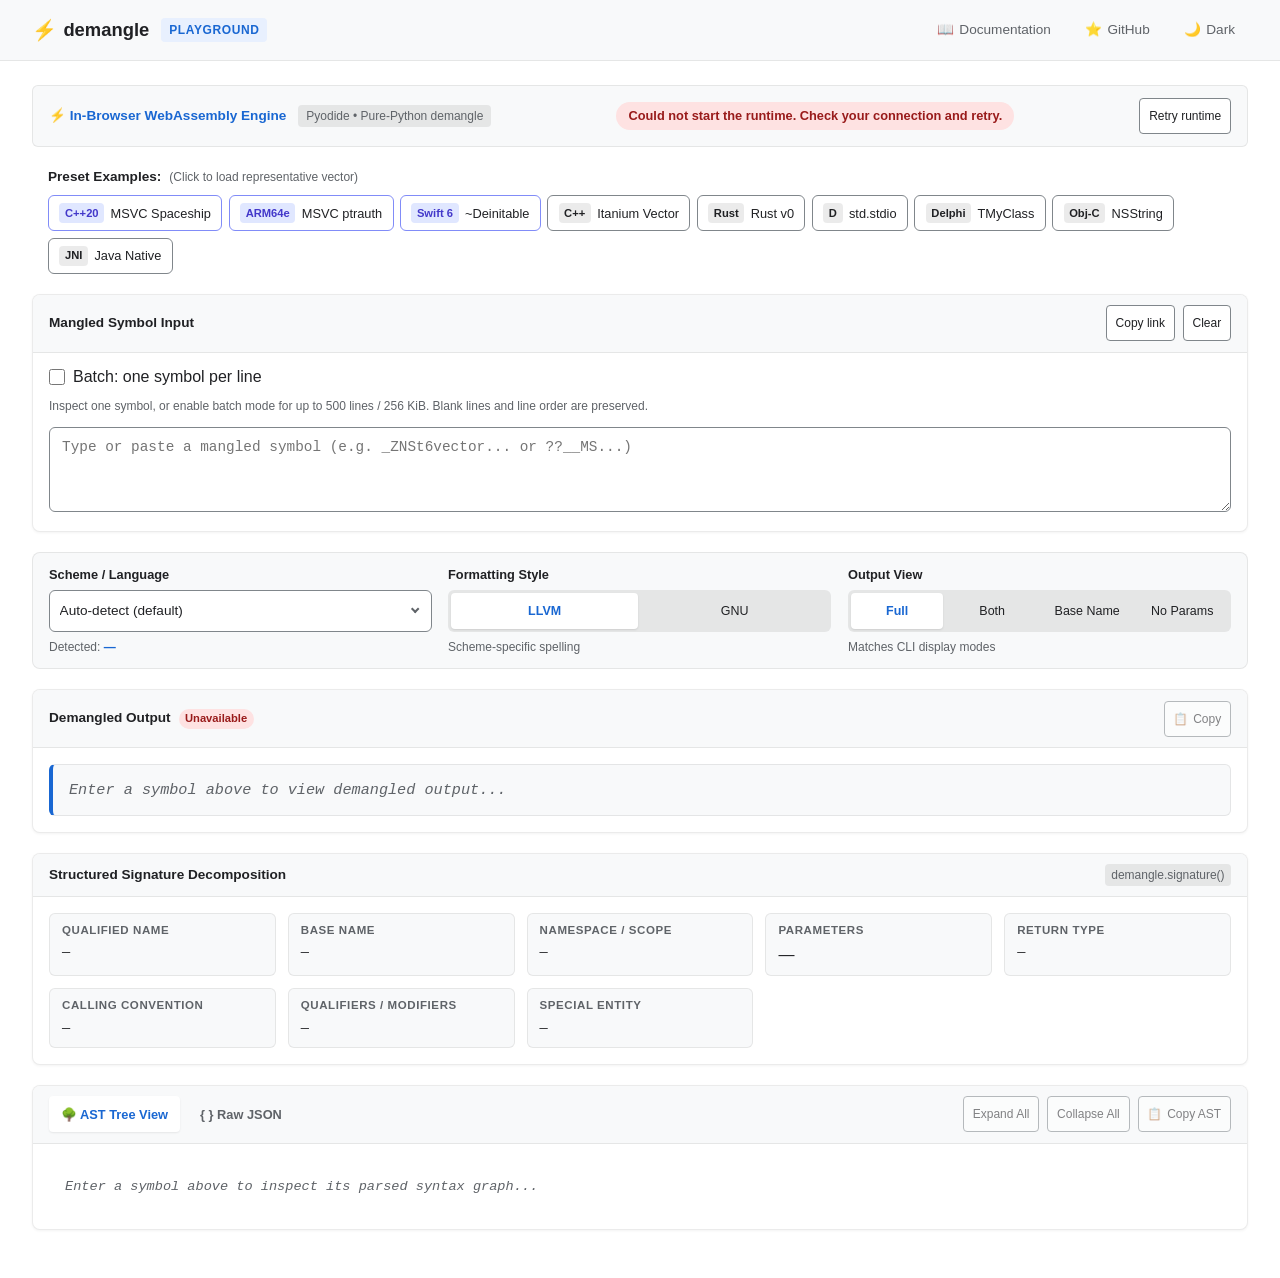
==== commit 07d57b17: "Give the playground headings, named groups and readable muted text An axe audit of the page found no" ====
--- a/playground/index.html
+++ b/playground/index.html
@@ -13,25 +13,26 @@
   <body>
     <header class="playground-standalone-nav">
       <div class="playground-nav-inner playground-shell">
-        <div class="nav-brand-group">
-          <a href="../" class="nav-brand" title="demangle Home">
-            <span class="brand-icon">⚡</span>
+        <h1 class="nav-brand-group">
+          <a href="../" class="nav-brand">
+            <span class="brand-icon" aria-hidden="true">⚡</span>
             <span class="brand-name">demangle</span>
           </a>
           <span class="nav-app-tag">Playground</span>
-        </div>
+        </h1>
 
         <div class="nav-links">
-          <a href="../" class="nav-link" title="Open Documentation">
-            <span>📖</span>
+          <a href="../" class="nav-link">
+            <span aria-hidden="true">📖</span>
             <span>Documentation</span>
           </a>
-          <a href="https://github.com/r0ny123/demangle" target="_blank" rel="noopener noreferrer" class="nav-link" title="GitHub Repository">
-            <span>⭐</span>
+          <a href="https://github.com/r0ny123/demangle" class="nav-link">
+            <span aria-hidden="true">⭐</span>
             <span>GitHub</span>
           </a>
-          <button type="button" id="btn-theme-toggle" class="nav-btn" title="Toggle Light / Dark theme" aria-label="Toggle theme">
-            🌙 Dark
+          <button type="button" id="btn-theme-toggle" class="nav-btn">
+            <span class="theme-icon" aria-hidden="true">🌙</span>
+            <span class="theme-label">Dark</span>
           </button>
         </div>
       </div>
@@ -40,7 +41,7 @@
 <main id="playground-app" class="playground-root playground-shell">
   <div class="playground-header">
     <div class="playground-header-info">
-      <span class="playground-title-badge">⚡ In-Browser WebAssembly Engine</span>
+      <span class="playground-title-badge"><span aria-hidden="true">⚡</span> In-Browser WebAssembly Engine</span>
       <span id="playground-engine-version" class="playground-engine-tag">Pyodide • Pure-Python demangle</span>
     </div>
     <div id="playground-status-badge" class="playground-status status-loading" role="status" aria-live="polite">
@@ -89,7 +90,7 @@
 
   <div class="playground-card playground-input-card">
     <div class="card-header">
-      <label for="playground-input-symbol" class="card-title">Mangled Symbol Input</label>
+      <h2 class="card-title"><label for="playground-input-symbol">Mangled Symbol Input</label></h2>
       <div class="card-actions">
         <button type="button" id="btn-share" class="btn-copy" data-label="Copy link" title="Copy a link containing this symbol and selected settings"><span class="copy-label">Copy link</span></button>
         <button type="button" id="btn-clear-input" class="btn-action-small" title="Clear input">Clear</button>
@@ -130,9 +131,9 @@
       </div>
     </div>
 
-    <div class="control-group">
-      <span class="control-label">Formatting Style</span>
-      <div class="segmented-control" id="control-group-style" role="radiogroup" aria-label="Formatting style">
+    <fieldset class="control-group">
+      <legend class="control-label">Formatting Style</legend>
+      <div class="segmented-control" id="control-group-style">
         <label class="segmented-option">
           <input type="radio" name="pg-style" value="llvm" checked>
           <span>LLVM</span>
@@ -143,11 +144,11 @@
         </label>
       </div>
       <div class="control-subtext">Scheme-specific spelling</div>
-    </div>
-
-    <div class="control-group">
-      <span class="control-label">Output View</span>
-      <div class="segmented-control" id="control-group-format" role="radiogroup" aria-label="Output view">
+    </fieldset>
+
+    <fieldset class="control-group">
+      <legend class="control-label">Output View</legend>
+      <div class="segmented-control" id="control-group-format">
         <label class="segmented-option">
           <input type="radio" name="pg-format" value="full" checked>
           <span>Full</span>
@@ -166,28 +167,28 @@
         </label>
       </div>
       <div class="control-subtext">Matches CLI display modes</div>
-    </div>
+    </fieldset>
   </div>
 
   <div class="playground-card playground-output-card">
     <div class="card-header">
       <div class="card-title-group">
-        <span class="card-title">Demangled Output</span>
+        <h2 class="card-title" id="output-title">Demangled Output</h2>
         <span id="output-status-indicator" class="output-status-pill pill-idle" role="status" aria-atomic="true">Idle</span>
       </div>
       <div class="card-actions">
         <button type="button" id="btn-download-output" class="btn-action-small" disabled hidden>Download .txt</button>
         <button type="button" id="btn-copy-output" class="btn-copy" data-label="Copy" disabled title="Copy demangled output">
-          <span class="copy-icon">📋</span> <span class="copy-label">Copy</span>
+          <span class="copy-icon" aria-hidden="true">📋</span> <span class="copy-label">Copy</span>
         </button>
       </div>
     </div>
     <div class="output-container">
-      <div id="output-error-banner" class="playground-error-banner" style="display: none;" role="alert">
-        <span class="error-icon">⚠️</span>
+      <div id="output-error-banner" class="playground-error-banner" role="alert" hidden>
+        <span class="error-icon" aria-hidden="true">⚠️</span>
         <span id="output-error-message" class="error-message"></span>
       </div>
-      <div id="output-display" class="output-code-display" tabindex="0">
+      <div id="output-display" class="output-code-display" tabindex="0" role="region" aria-labelledby="output-title">
         <span class="output-placeholder">Enter a symbol above to view demangled output...</span>
       </div>
       <div id="batch-results" hidden></div>
@@ -196,7 +197,7 @@
 
   <div class="playground-card playground-sig-card" id="playground-signature-panel">
     <div class="card-header">
-      <span class="card-title">Structured Signature Decomposition</span>
+      <h2 class="card-title">Structured Signature Decomposition</h2>
       <span class="card-badge">demangle.signature()</span>
     </div>
     <div class="sig-grid">
@@ -239,17 +240,17 @@
     <div class="card-header">
       <div class="ast-tab-bar" role="tablist" aria-label="AST view">
         <button type="button" id="tab-btn-tree" class="tab-btn active" role="tab" aria-selected="true" aria-controls="ast-tree-panel">
-          🌳 AST Tree View
+          <span aria-hidden="true">🌳</span> AST Tree View
         </button>
         <button type="button" id="tab-btn-json" class="tab-btn" role="tab" tabindex="-1" aria-selected="false" aria-controls="ast-json-panel">
-          { } Raw JSON
+          <span aria-hidden="true">{ }</span> Raw JSON
         </button>
       </div>
       <div class="ast-actions">
         <button type="button" id="btn-ast-expand" class="btn-action-small" disabled title="Expand all nodes">Expand All</button>
         <button type="button" id="btn-ast-collapse" class="btn-action-small" disabled title="Collapse all nodes">Collapse All</button>
         <button type="button" id="btn-copy-ast" class="btn-copy" data-label="Copy AST" disabled title="Copy complete AST JSON">
-          <span class="copy-icon">📋</span> <span class="copy-label">Copy AST</span>
+          <span class="copy-icon" aria-hidden="true">📋</span> <span class="copy-label">Copy AST</span>
         </button>
       </div>
     </div>
--- a/playground/style.css
+++ b/playground/style.css
@@ -4,9 +4,9 @@
   --md-default-bg-color: light-dark(#ffffff, #1a1b1e);
   --md-code-bg-color: light-dark(#f8f9fa, #24262b);
   --md-code-fg-color: light-dark(#202124, #e8eaed);
-  --md-primary-fg-color: light-dark(#1a73e8, #8ab4f8);
+  --md-primary-fg-color: light-dark(#1967d2, #8ab4f8);
   --md-primary-fg-color--light: light-dark(#e8f0fe, rgba(138, 180, 248, 0.15));
-  --md-default-fg-color--light: light-dark(#5f6368, #9aa0a6);
+  --md-default-fg-color--light: light-dark(#5f6368, #adb2b8);
   --md-default-fg-color--lighter: light-dark(#80868b, #bdc1c6);
   --md-default-fg-color--lightest: light-dark(rgba(0, 0, 0, 0.08), rgba(255, 255, 255, 0.12));
   --md-text-font-family: -apple-system, BlinkMacSystemFont, "Segoe UI", Roboto, "Helvetica Neue", Arial, sans-serif;
@@ -46,6 +46,10 @@
   font: inherit;
 }
 
+[hidden] {
+  display: none !important;
+}
+
 /* Navigation and content share one centered shell at every viewport size. */
 .playground-shell {
   width: min(calc(100% - 2 * var(--pg-page-gutter)), var(--pg-content-width));
@@ -68,6 +72,9 @@
 }
 
 .nav-brand-group {
+  margin: 0;
+  font-size: inherit;
+  font-weight: inherit;
   display: flex;
   align-items: center;
   gap: 0.75rem;
@@ -386,6 +393,15 @@
   flex-direction: column;
   gap: 0.35rem;
   container-type: inline-size;
+  margin: 0;
+  padding: 0;
+  border: 0;
+}
+
+/* A floated legend is laid out as an ordinary flex item, so the gap applies to it. */
+.control-group > legend {
+  float: left;
+  padding: 0;
 }
 
 @media (min-width: 60rem) {
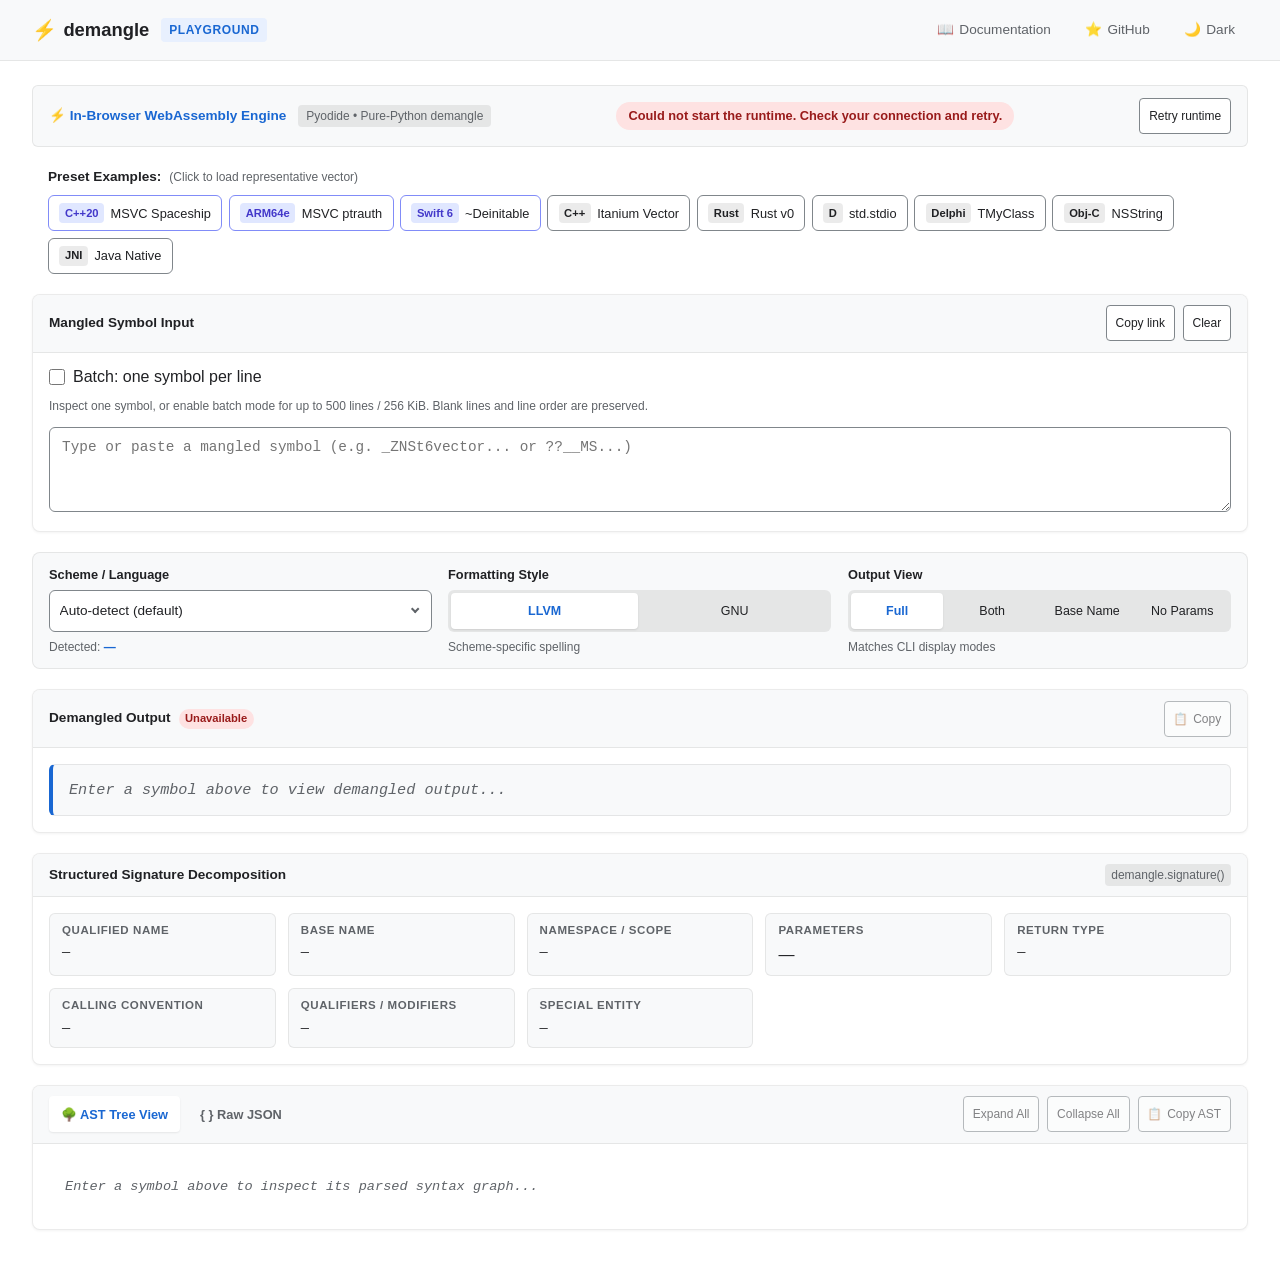
==== commit 2338bf8f: "Make the playground script a module, drop innerHTML and add a CSP playground.js was an IIFE with a g" ====
--- a/playground/index.html
+++ b/playground/index.html
@@ -2,6 +2,7 @@
 <html lang="en">
   <head>
     <meta charset="UTF-8" />
+    <meta http-equiv="Content-Security-Policy" content="default-src 'self'; img-src 'self' data:; object-src 'none'; base-uri 'none'; form-action 'none'" />
     <meta name="viewport" content="width=device-width, initial-scale=1.0" />
     <meta name="color-scheme" content="light dark" />
     <title>demangle Playground — Interactive In-Browser Demangler</title>
@@ -9,6 +10,7 @@
     <link rel="icon" href="data:image/svg+xml,<svg xmlns=%22http://www.w3.org/2000/svg%22 viewBox=%220 0 100 100%22><text y=%22.9em%22 font-size=%2290%22>⚡</text></svg>" />
     <link rel="stylesheet" href="style.css" />
     <script src="theme.js"></script>
+    <script type="module" src="playground.js"></script>
   </head>
   <body>
     <header class="playground-standalone-nav">
@@ -268,6 +270,6 @@
   </div>
 </main>
 
-    <script src="playground.js"></script>
+
   </body>
 </html>
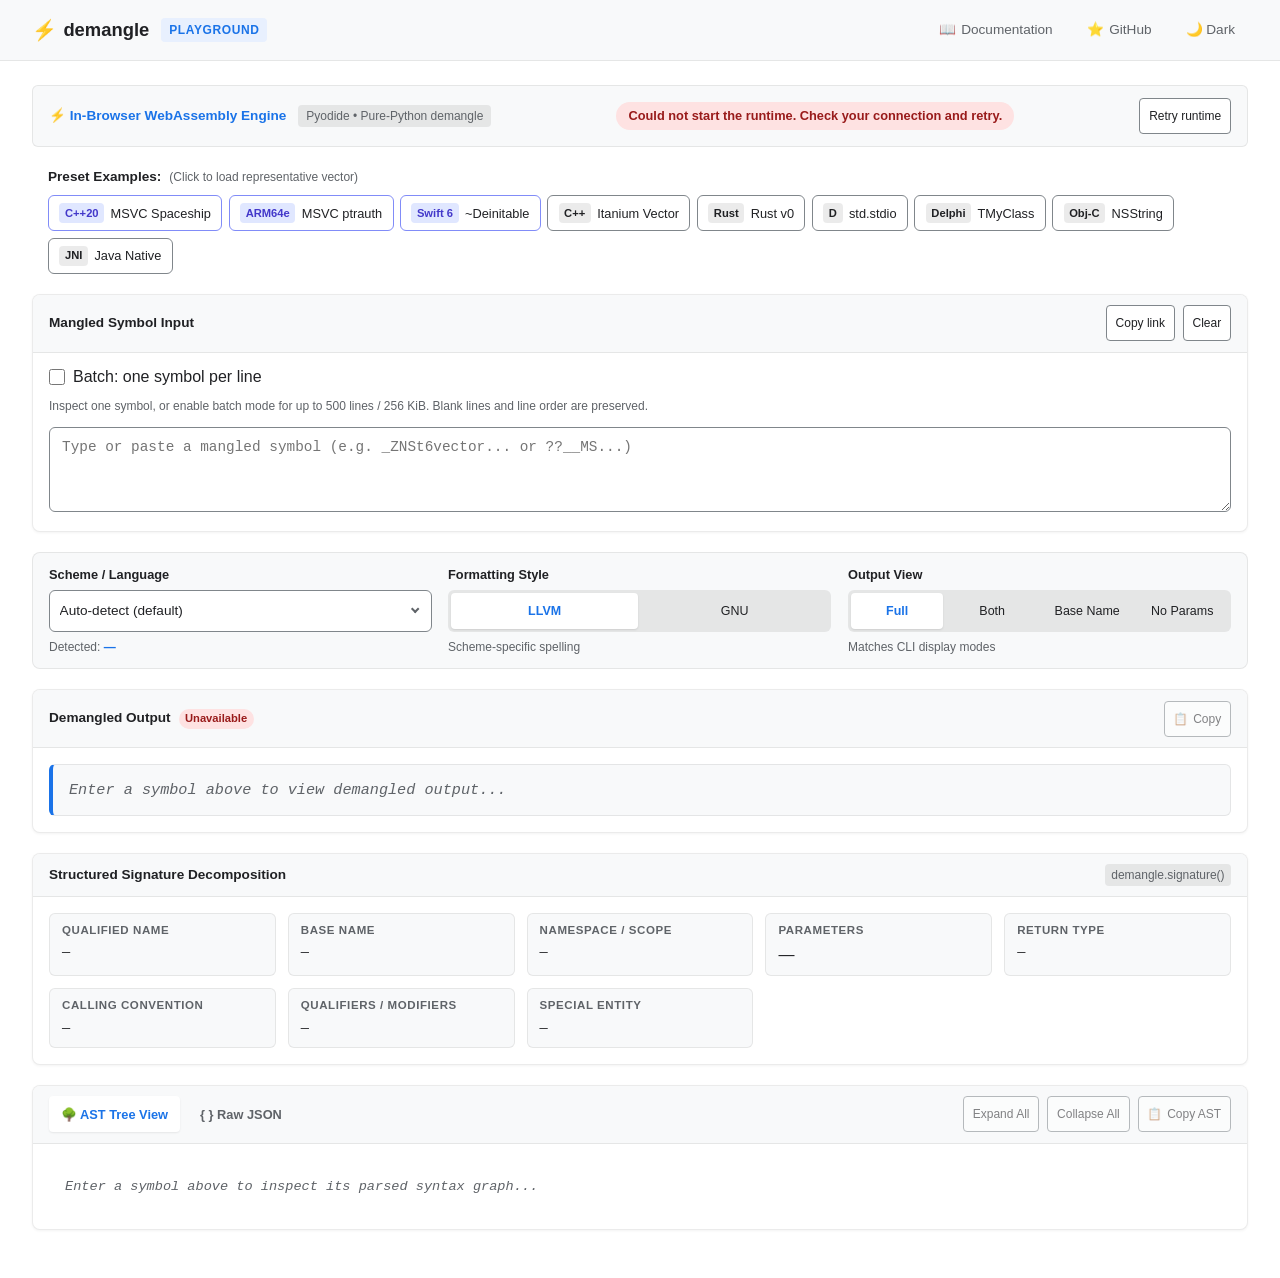
==== commit 58041a3f: "Let the playground's dark theme reach the whole page (#106) The status, output and badge pills only " ====
--- a/playground/index.html
+++ b/playground/index.html
@@ -2,7 +2,6 @@
 <html lang="en">
   <head>
     <meta charset="UTF-8" />
-    <meta http-equiv="Content-Security-Policy" content="default-src 'self'; img-src 'self' data:; object-src 'none'; base-uri 'none'; form-action 'none'" />
     <meta name="viewport" content="width=device-width, initial-scale=1.0" />
     <meta name="color-scheme" content="light dark" />
     <title>demangle Playground — Interactive In-Browser Demangler</title>
@@ -10,31 +9,29 @@
     <link rel="icon" href="data:image/svg+xml,<svg xmlns=%22http://www.w3.org/2000/svg%22 viewBox=%220 0 100 100%22><text y=%22.9em%22 font-size=%2290%22>⚡</text></svg>" />
     <link rel="stylesheet" href="style.css" />
     <script src="theme.js"></script>
-    <script type="module" src="playground.js"></script>
   </head>
   <body>
     <header class="playground-standalone-nav">
       <div class="playground-nav-inner playground-shell">
-        <h1 class="nav-brand-group">
-          <a href="../" class="nav-brand">
-            <span class="brand-icon" aria-hidden="true">⚡</span>
+        <div class="nav-brand-group">
+          <a href="../" class="nav-brand" title="demangle Home">
+            <span class="brand-icon">⚡</span>
             <span class="brand-name">demangle</span>
           </a>
           <span class="nav-app-tag">Playground</span>
-        </h1>
+        </div>
 
         <div class="nav-links">
-          <a href="../" class="nav-link">
-            <span aria-hidden="true">📖</span>
+          <a href="../" class="nav-link" title="Open Documentation">
+            <span>📖</span>
             <span>Documentation</span>
           </a>
-          <a href="https://github.com/r0ny123/demangle" class="nav-link">
-            <span aria-hidden="true">⭐</span>
+          <a href="https://github.com/r0ny123/demangle" target="_blank" rel="noopener noreferrer" class="nav-link" title="GitHub Repository">
+            <span>⭐</span>
             <span>GitHub</span>
           </a>
-          <button type="button" id="btn-theme-toggle" class="nav-btn">
-            <span class="theme-icon" aria-hidden="true">🌙</span>
-            <span class="theme-label">Dark</span>
+          <button type="button" id="btn-theme-toggle" class="nav-btn" title="Toggle Light / Dark theme" aria-label="Toggle theme">
+            🌙 Dark
           </button>
         </div>
       </div>
@@ -43,7 +40,7 @@
 <main id="playground-app" class="playground-root playground-shell">
   <div class="playground-header">
     <div class="playground-header-info">
-      <span class="playground-title-badge"><span aria-hidden="true">⚡</span> In-Browser WebAssembly Engine</span>
+      <span class="playground-title-badge">⚡ In-Browser WebAssembly Engine</span>
       <span id="playground-engine-version" class="playground-engine-tag">Pyodide • Pure-Python demangle</span>
     </div>
     <div id="playground-status-badge" class="playground-status status-loading" role="status" aria-live="polite">
@@ -92,7 +89,7 @@
 
   <div class="playground-card playground-input-card">
     <div class="card-header">
-      <h2 class="card-title"><label for="playground-input-symbol">Mangled Symbol Input</label></h2>
+      <label for="playground-input-symbol" class="card-title">Mangled Symbol Input</label>
       <div class="card-actions">
         <button type="button" id="btn-share" class="btn-copy" data-label="Copy link" title="Copy a link containing this symbol and selected settings"><span class="copy-label">Copy link</span></button>
         <button type="button" id="btn-clear-input" class="btn-action-small" title="Clear input">Clear</button>
@@ -133,9 +130,9 @@
       </div>
     </div>
 
-    <fieldset class="control-group">
-      <legend class="control-label">Formatting Style</legend>
-      <div class="segmented-control" id="control-group-style">
+    <div class="control-group">
+      <span class="control-label">Formatting Style</span>
+      <div class="segmented-control" id="control-group-style" role="radiogroup" aria-label="Formatting style">
         <label class="segmented-option">
           <input type="radio" name="pg-style" value="llvm" checked>
           <span>LLVM</span>
@@ -146,11 +143,11 @@
         </label>
       </div>
       <div class="control-subtext">Scheme-specific spelling</div>
-    </fieldset>
-
-    <fieldset class="control-group">
-      <legend class="control-label">Output View</legend>
-      <div class="segmented-control" id="control-group-format">
+    </div>
+
+    <div class="control-group">
+      <span class="control-label">Output View</span>
+      <div class="segmented-control" id="control-group-format" role="radiogroup" aria-label="Output view">
         <label class="segmented-option">
           <input type="radio" name="pg-format" value="full" checked>
           <span>Full</span>
@@ -169,28 +166,28 @@
         </label>
       </div>
       <div class="control-subtext">Matches CLI display modes</div>
-    </fieldset>
+    </div>
   </div>
 
   <div class="playground-card playground-output-card">
     <div class="card-header">
       <div class="card-title-group">
-        <h2 class="card-title" id="output-title">Demangled Output</h2>
+        <span class="card-title">Demangled Output</span>
         <span id="output-status-indicator" class="output-status-pill pill-idle" role="status" aria-atomic="true">Idle</span>
       </div>
       <div class="card-actions">
         <button type="button" id="btn-download-output" class="btn-action-small" disabled hidden>Download .txt</button>
         <button type="button" id="btn-copy-output" class="btn-copy" data-label="Copy" disabled title="Copy demangled output">
-          <span class="copy-icon" aria-hidden="true">📋</span> <span class="copy-label">Copy</span>
+          <span class="copy-icon">📋</span> <span class="copy-label">Copy</span>
         </button>
       </div>
     </div>
     <div class="output-container">
-      <div id="output-error-banner" class="playground-error-banner" role="alert" hidden>
-        <span class="error-icon" aria-hidden="true">⚠️</span>
+      <div id="output-error-banner" class="playground-error-banner" style="display: none;" role="alert">
+        <span class="error-icon">⚠️</span>
         <span id="output-error-message" class="error-message"></span>
       </div>
-      <div id="output-display" class="output-code-display" tabindex="0" role="region" aria-labelledby="output-title">
+      <div id="output-display" class="output-code-display" tabindex="0">
         <span class="output-placeholder">Enter a symbol above to view demangled output...</span>
       </div>
       <div id="batch-results" hidden></div>
@@ -199,7 +196,7 @@
 
   <div class="playground-card playground-sig-card" id="playground-signature-panel">
     <div class="card-header">
-      <h2 class="card-title">Structured Signature Decomposition</h2>
+      <span class="card-title">Structured Signature Decomposition</span>
       <span class="card-badge">demangle.signature()</span>
     </div>
     <div class="sig-grid">
@@ -242,17 +239,17 @@
     <div class="card-header">
       <div class="ast-tab-bar" role="tablist" aria-label="AST view">
         <button type="button" id="tab-btn-tree" class="tab-btn active" role="tab" aria-selected="true" aria-controls="ast-tree-panel">
-          <span aria-hidden="true">🌳</span> AST Tree View
+          🌳 AST Tree View
         </button>
         <button type="button" id="tab-btn-json" class="tab-btn" role="tab" tabindex="-1" aria-selected="false" aria-controls="ast-json-panel">
-          <span aria-hidden="true">{ }</span> Raw JSON
+          { } Raw JSON
         </button>
       </div>
       <div class="ast-actions">
         <button type="button" id="btn-ast-expand" class="btn-action-small" disabled title="Expand all nodes">Expand All</button>
         <button type="button" id="btn-ast-collapse" class="btn-action-small" disabled title="Collapse all nodes">Collapse All</button>
         <button type="button" id="btn-copy-ast" class="btn-copy" data-label="Copy AST" disabled title="Copy complete AST JSON">
-          <span class="copy-icon" aria-hidden="true">📋</span> <span class="copy-label">Copy AST</span>
+          <span class="copy-icon">📋</span> <span class="copy-label">Copy AST</span>
         </button>
       </div>
     </div>
@@ -270,6 +267,6 @@
   </div>
 </main>
 
-
+    <script src="playground.js"></script>
   </body>
 </html>
--- a/playground/style.css
+++ b/playground/style.css
@@ -4,9 +4,9 @@
   --md-default-bg-color: light-dark(#ffffff, #1a1b1e);
   --md-code-bg-color: light-dark(#f8f9fa, #24262b);
   --md-code-fg-color: light-dark(#202124, #e8eaed);
-  --md-primary-fg-color: light-dark(#1967d2, #8ab4f8);
+  --md-primary-fg-color: light-dark(#1a73e8, #8ab4f8);
   --md-primary-fg-color--light: light-dark(#e8f0fe, rgba(138, 180, 248, 0.15));
-  --md-default-fg-color--light: light-dark(#5f6368, #adb2b8);
+  --md-default-fg-color--light: light-dark(#5f6368, #9aa0a6);
   --md-default-fg-color--lighter: light-dark(#80868b, #bdc1c6);
   --md-default-fg-color--lightest: light-dark(rgba(0, 0, 0, 0.08), rgba(255, 255, 255, 0.12));
   --md-text-font-family: -apple-system, BlinkMacSystemFont, "Segoe UI", Roboto, "Helvetica Neue", Arial, sans-serif;
@@ -46,10 +46,6 @@
   font: inherit;
 }
 
-[hidden] {
-  display: none !important;
-}
-
 /* Navigation and content share one centered shell at every viewport size. */
 .playground-shell {
   width: min(calc(100% - 2 * var(--pg-page-gutter)), var(--pg-content-width));
@@ -72,9 +68,6 @@
 }
 
 .nav-brand-group {
-  margin: 0;
-  font-size: inherit;
-  font-weight: inherit;
   display: flex;
   align-items: center;
   gap: 0.75rem;
@@ -393,15 +386,6 @@
   flex-direction: column;
   gap: 0.35rem;
   container-type: inline-size;
-  margin: 0;
-  padding: 0;
-  border: 0;
-}
-
-/* A floated legend is laid out as an ordinary flex item, so the gap applies to it. */
-.control-group > legend {
-  float: left;
-  padding: 0;
 }
 
 @media (min-width: 60rem) {
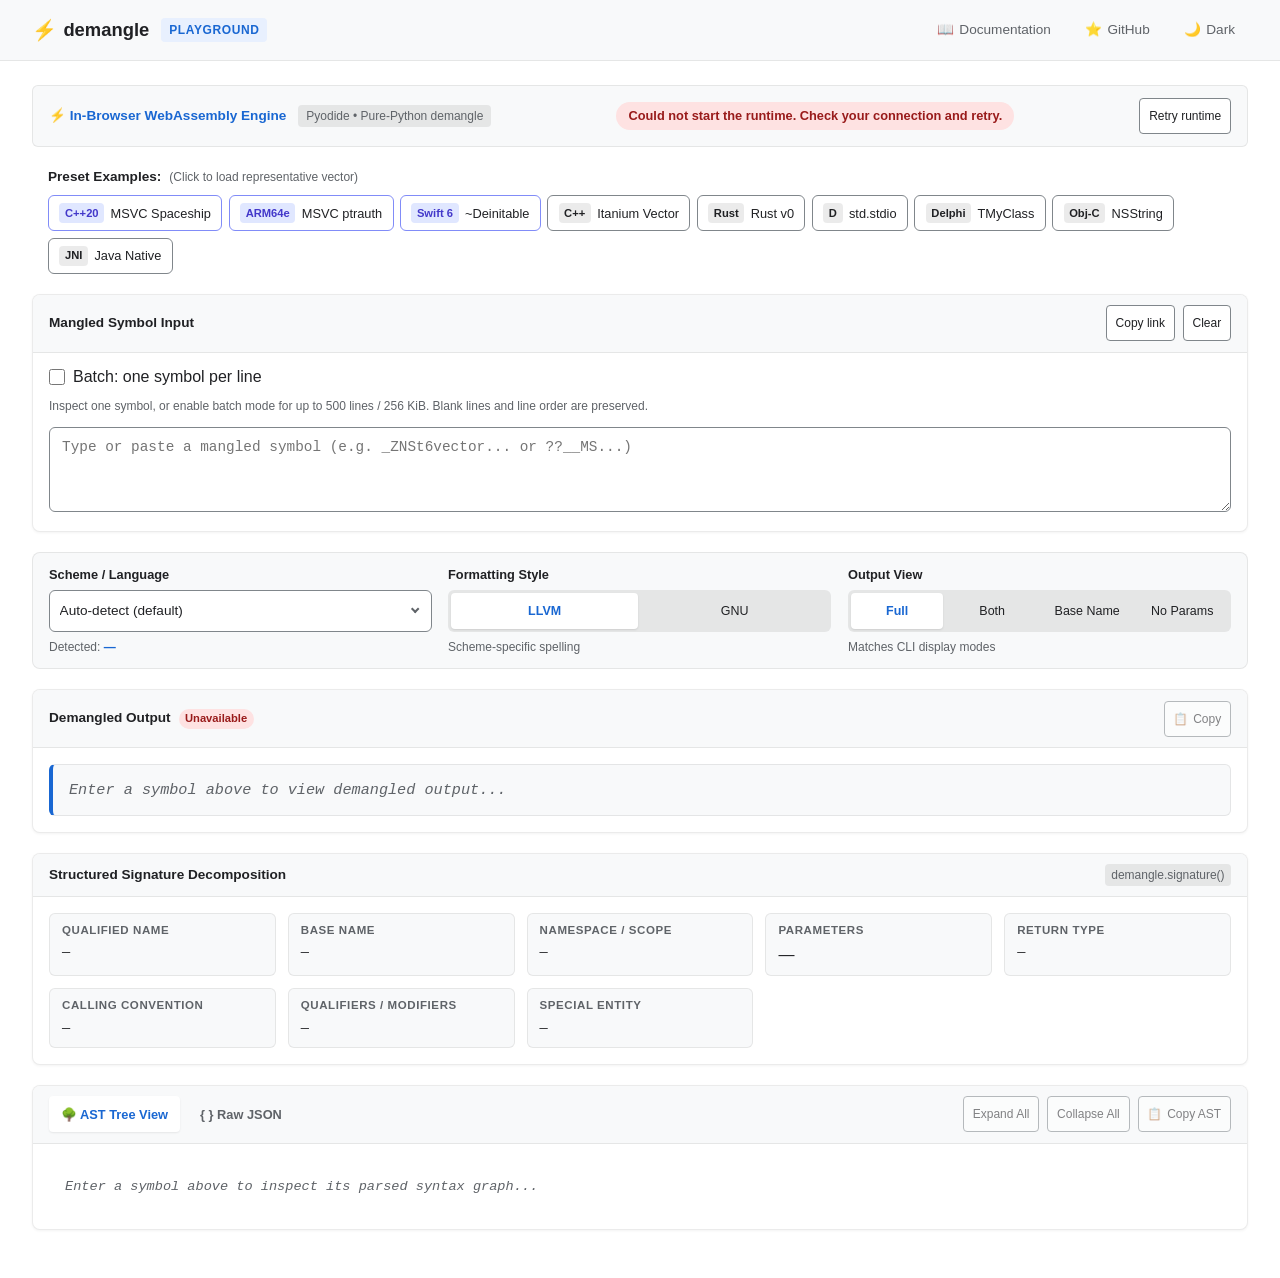
==== commit f0dea727: "Give the playground headings, named groups and readable muted text (#108) axe found no h1 and five p" ====
--- a/playground/index.html
+++ b/playground/index.html
@@ -13,25 +13,26 @@
   <body>
     <header class="playground-standalone-nav">
       <div class="playground-nav-inner playground-shell">
-        <div class="nav-brand-group">
-          <a href="../" class="nav-brand" title="demangle Home">
-            <span class="brand-icon">⚡</span>
+        <h1 class="nav-brand-group">
+          <a href="../" class="nav-brand">
+            <span class="brand-icon" aria-hidden="true">⚡</span>
             <span class="brand-name">demangle</span>
           </a>
           <span class="nav-app-tag">Playground</span>
-        </div>
+        </h1>
 
         <div class="nav-links">
-          <a href="../" class="nav-link" title="Open Documentation">
-            <span>📖</span>
+          <a href="../" class="nav-link">
+            <span aria-hidden="true">📖</span>
             <span>Documentation</span>
           </a>
-          <a href="https://github.com/r0ny123/demangle" target="_blank" rel="noopener noreferrer" class="nav-link" title="GitHub Repository">
-            <span>⭐</span>
+          <a href="https://github.com/r0ny123/demangle" class="nav-link">
+            <span aria-hidden="true">⭐</span>
             <span>GitHub</span>
           </a>
-          <button type="button" id="btn-theme-toggle" class="nav-btn" title="Toggle Light / Dark theme" aria-label="Toggle theme">
-            🌙 Dark
+          <button type="button" id="btn-theme-toggle" class="nav-btn">
+            <span class="theme-icon" aria-hidden="true">🌙</span>
+            <span class="theme-label">Dark</span>
           </button>
         </div>
       </div>
@@ -40,7 +41,7 @@
 <main id="playground-app" class="playground-root playground-shell">
   <div class="playground-header">
     <div class="playground-header-info">
-      <span class="playground-title-badge">⚡ In-Browser WebAssembly Engine</span>
+      <span class="playground-title-badge"><span aria-hidden="true">⚡</span> In-Browser WebAssembly Engine</span>
       <span id="playground-engine-version" class="playground-engine-tag">Pyodide • Pure-Python demangle</span>
     </div>
     <div id="playground-status-badge" class="playground-status status-loading" role="status" aria-live="polite">
@@ -89,7 +90,7 @@
 
   <div class="playground-card playground-input-card">
     <div class="card-header">
-      <label for="playground-input-symbol" class="card-title">Mangled Symbol Input</label>
+      <h2 class="card-title"><label for="playground-input-symbol">Mangled Symbol Input</label></h2>
       <div class="card-actions">
         <button type="button" id="btn-share" class="btn-copy" data-label="Copy link" title="Copy a link containing this symbol and selected settings"><span class="copy-label">Copy link</span></button>
         <button type="button" id="btn-clear-input" class="btn-action-small" title="Clear input">Clear</button>
@@ -130,9 +131,9 @@
       </div>
     </div>
 
-    <div class="control-group">
-      <span class="control-label">Formatting Style</span>
-      <div class="segmented-control" id="control-group-style" role="radiogroup" aria-label="Formatting style">
+    <fieldset class="control-group">
+      <legend class="control-label">Formatting Style</legend>
+      <div class="segmented-control" id="control-group-style">
         <label class="segmented-option">
           <input type="radio" name="pg-style" value="llvm" checked>
           <span>LLVM</span>
@@ -143,11 +144,11 @@
         </label>
       </div>
       <div class="control-subtext">Scheme-specific spelling</div>
-    </div>
-
-    <div class="control-group">
-      <span class="control-label">Output View</span>
-      <div class="segmented-control" id="control-group-format" role="radiogroup" aria-label="Output view">
+    </fieldset>
+
+    <fieldset class="control-group">
+      <legend class="control-label">Output View</legend>
+      <div class="segmented-control" id="control-group-format">
         <label class="segmented-option">
           <input type="radio" name="pg-format" value="full" checked>
           <span>Full</span>
@@ -166,28 +167,28 @@
         </label>
       </div>
       <div class="control-subtext">Matches CLI display modes</div>
-    </div>
+    </fieldset>
   </div>
 
   <div class="playground-card playground-output-card">
     <div class="card-header">
       <div class="card-title-group">
-        <span class="card-title">Demangled Output</span>
+        <h2 class="card-title" id="output-title">Demangled Output</h2>
         <span id="output-status-indicator" class="output-status-pill pill-idle" role="status" aria-atomic="true">Idle</span>
       </div>
       <div class="card-actions">
         <button type="button" id="btn-download-output" class="btn-action-small" disabled hidden>Download .txt</button>
         <button type="button" id="btn-copy-output" class="btn-copy" data-label="Copy" disabled title="Copy demangled output">
-          <span class="copy-icon">📋</span> <span class="copy-label">Copy</span>
+          <span class="copy-icon" aria-hidden="true">📋</span> <span class="copy-label">Copy</span>
         </button>
       </div>
     </div>
     <div class="output-container">
-      <div id="output-error-banner" class="playground-error-banner" style="display: none;" role="alert">
-        <span class="error-icon">⚠️</span>
+      <div id="output-error-banner" class="playground-error-banner" role="alert" hidden>
+        <span class="error-icon" aria-hidden="true">⚠️</span>
         <span id="output-error-message" class="error-message"></span>
       </div>
-      <div id="output-display" class="output-code-display" tabindex="0">
+      <div id="output-display" class="output-code-display" tabindex="0" role="region" aria-labelledby="output-title">
         <span class="output-placeholder">Enter a symbol above to view demangled output...</span>
       </div>
       <div id="batch-results" hidden></div>
@@ -196,7 +197,7 @@
 
   <div class="playground-card playground-sig-card" id="playground-signature-panel">
     <div class="card-header">
-      <span class="card-title">Structured Signature Decomposition</span>
+      <h2 class="card-title">Structured Signature Decomposition</h2>
       <span class="card-badge">demangle.signature()</span>
     </div>
     <div class="sig-grid">
@@ -239,17 +240,17 @@
     <div class="card-header">
       <div class="ast-tab-bar" role="tablist" aria-label="AST view">
         <button type="button" id="tab-btn-tree" class="tab-btn active" role="tab" aria-selected="true" aria-controls="ast-tree-panel">
-          🌳 AST Tree View
+          <span aria-hidden="true">🌳</span> AST Tree View
         </button>
         <button type="button" id="tab-btn-json" class="tab-btn" role="tab" tabindex="-1" aria-selected="false" aria-controls="ast-json-panel">
-          { } Raw JSON
+          <span aria-hidden="true">{ }</span> Raw JSON
         </button>
       </div>
       <div class="ast-actions">
         <button type="button" id="btn-ast-expand" class="btn-action-small" disabled title="Expand all nodes">Expand All</button>
         <button type="button" id="btn-ast-collapse" class="btn-action-small" disabled title="Collapse all nodes">Collapse All</button>
         <button type="button" id="btn-copy-ast" class="btn-copy" data-label="Copy AST" disabled title="Copy complete AST JSON">
-          <span class="copy-icon">📋</span> <span class="copy-label">Copy AST</span>
+          <span class="copy-icon" aria-hidden="true">📋</span> <span class="copy-label">Copy AST</span>
         </button>
       </div>
     </div>
--- a/playground/style.css
+++ b/playground/style.css
@@ -4,9 +4,9 @@
   --md-default-bg-color: light-dark(#ffffff, #1a1b1e);
   --md-code-bg-color: light-dark(#f8f9fa, #24262b);
   --md-code-fg-color: light-dark(#202124, #e8eaed);
-  --md-primary-fg-color: light-dark(#1a73e8, #8ab4f8);
+  --md-primary-fg-color: light-dark(#1967d2, #8ab4f8);
   --md-primary-fg-color--light: light-dark(#e8f0fe, rgba(138, 180, 248, 0.15));
-  --md-default-fg-color--light: light-dark(#5f6368, #9aa0a6);
+  --md-default-fg-color--light: light-dark(#5f6368, #adb2b8);
   --md-default-fg-color--lighter: light-dark(#80868b, #bdc1c6);
   --md-default-fg-color--lightest: light-dark(rgba(0, 0, 0, 0.08), rgba(255, 255, 255, 0.12));
   --md-text-font-family: -apple-system, BlinkMacSystemFont, "Segoe UI", Roboto, "Helvetica Neue", Arial, sans-serif;
@@ -46,6 +46,10 @@
   font: inherit;
 }
 
+[hidden] {
+  display: none !important;
+}
+
 /* Navigation and content share one centered shell at every viewport size. */
 .playground-shell {
   width: min(calc(100% - 2 * var(--pg-page-gutter)), var(--pg-content-width));
@@ -68,6 +72,9 @@
 }
 
 .nav-brand-group {
+  margin: 0;
+  font-size: inherit;
+  font-weight: inherit;
   display: flex;
   align-items: center;
   gap: 0.75rem;
@@ -386,6 +393,15 @@
   flex-direction: column;
   gap: 0.35rem;
   container-type: inline-size;
+  margin: 0;
+  padding: 0;
+  border: 0;
+}
+
+/* A floated legend is laid out as an ordinary flex item, so the gap applies to it. */
+.control-group > legend {
+  float: left;
+  padding: 0;
 }
 
 @media (min-width: 60rem) {
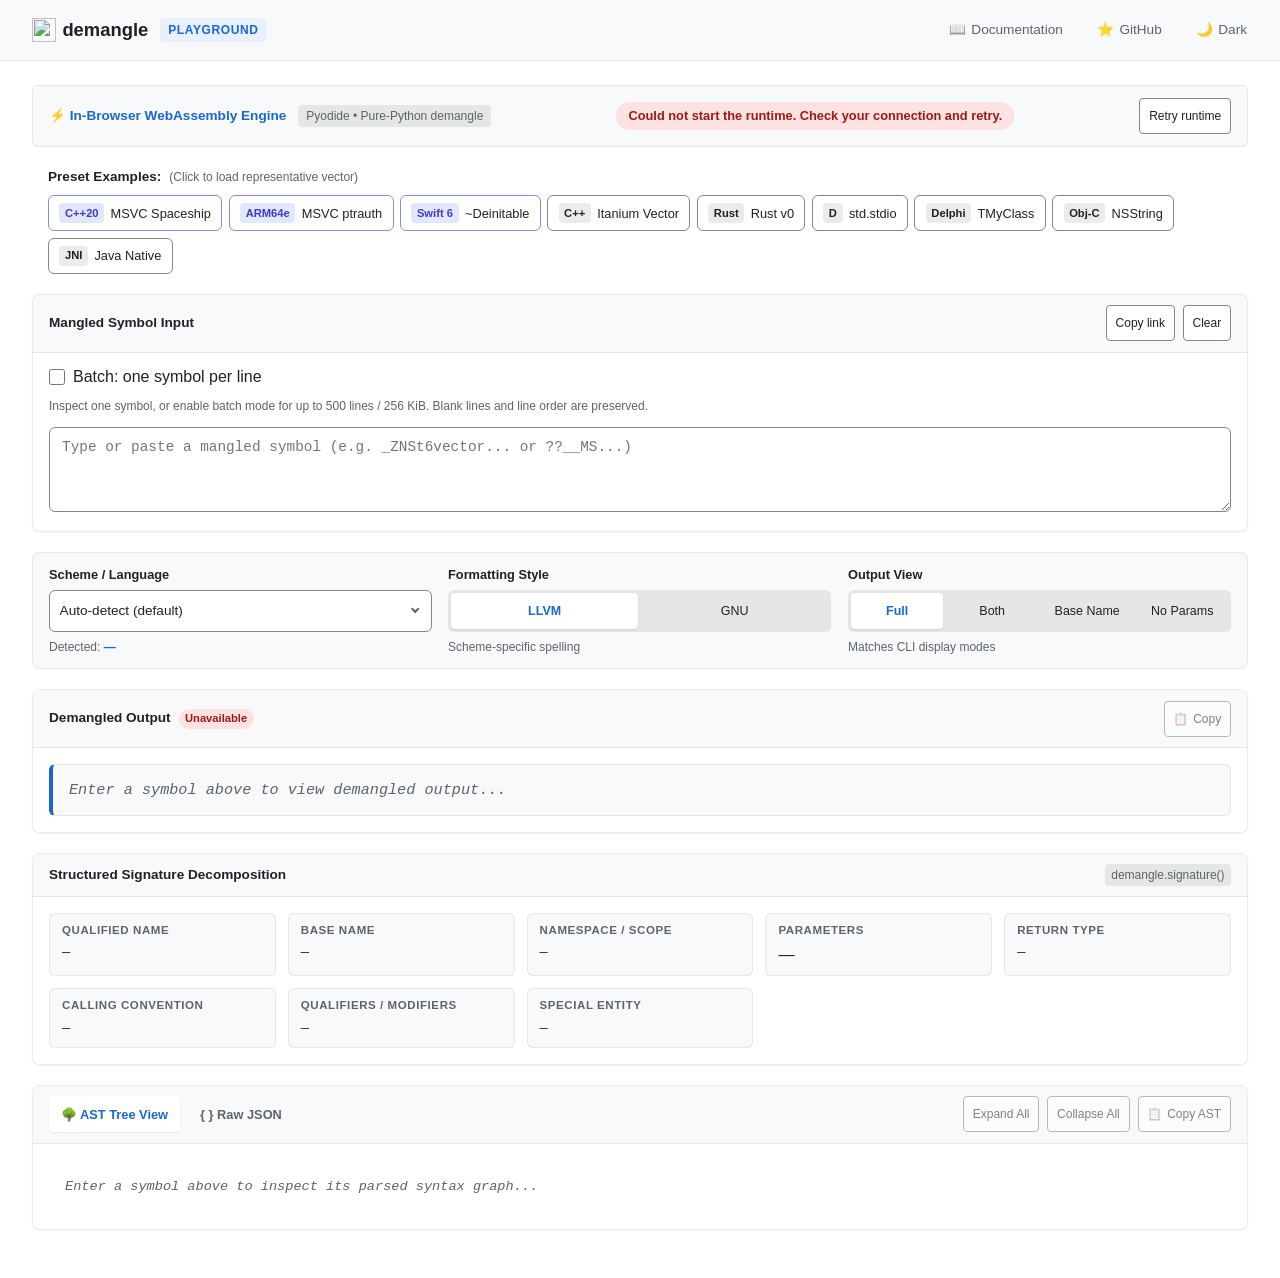
==== commit d25b9f95: "Give the site a real icon and line the header up The logo was a bolt emoji in an SVG, so every OS dr" ====
--- a/playground/index.html
+++ b/playground/index.html
@@ -2,20 +2,22 @@
 <html lang="en">
   <head>
     <meta charset="UTF-8" />
+    <meta http-equiv="Content-Security-Policy" content="default-src 'self'; img-src 'self' data:; object-src 'none'; base-uri 'none'; form-action 'none'" />
     <meta name="viewport" content="width=device-width, initial-scale=1.0" />
     <meta name="color-scheme" content="light dark" />
     <title>demangle Playground — Interactive In-Browser Demangler</title>
     <meta name="description" content="Read and decompose mangled symbol names locally in your browser via Pyodide WebAssembly. Symbols stay in your browser." />
-    <link rel="icon" href="data:image/svg+xml,<svg xmlns=%22http://www.w3.org/2000/svg%22 viewBox=%220 0 100 100%22><text y=%22.9em%22 font-size=%2290%22>⚡</text></svg>" />
+    <link rel="icon" href="../assets/logo.svg" />
     <link rel="stylesheet" href="style.css" />
     <script src="theme.js"></script>
+    <script type="module" src="playground.js"></script>
   </head>
   <body>
     <header class="playground-standalone-nav">
       <div class="playground-nav-inner playground-shell">
         <h1 class="nav-brand-group">
           <a href="../" class="nav-brand">
-            <span class="brand-icon" aria-hidden="true">⚡</span>
+            <img class="brand-icon" src="../assets/logo.svg" alt="" width="24" height="24" />
             <span class="brand-name">demangle</span>
           </a>
           <span class="nav-app-tag">Playground</span>
@@ -268,6 +270,6 @@
   </div>
 </main>
 
-    <script src="playground.js"></script>
+
   </body>
 </html>
--- a/playground/style.css
+++ b/playground/style.css
@@ -92,10 +92,6 @@
   font-size: 1.15rem;
 }
 
-.nav-brand .brand-icon {
-  font-size: 1.25rem;
-}
-
 .nav-app-tag {
   font-size: 0.75rem;
   font-weight: 600;
@@ -112,6 +108,8 @@
   align-items: center;
   gap: 0.5rem;
   flex-wrap: wrap;
+  /* The links have no outline until hovered, so it is their text that lines up with the page. */
+  margin-inline: -0.75rem;
 }
 
 .nav-link, .nav-btn {
@@ -147,6 +145,9 @@
   }
   .nav-brand {
     font-size: 1rem;
+  }
+  .nav-links {
+    margin-inline: -0.5rem;
   }
   .nav-link, .nav-btn {
     padding: 0.3rem 0.5rem;
